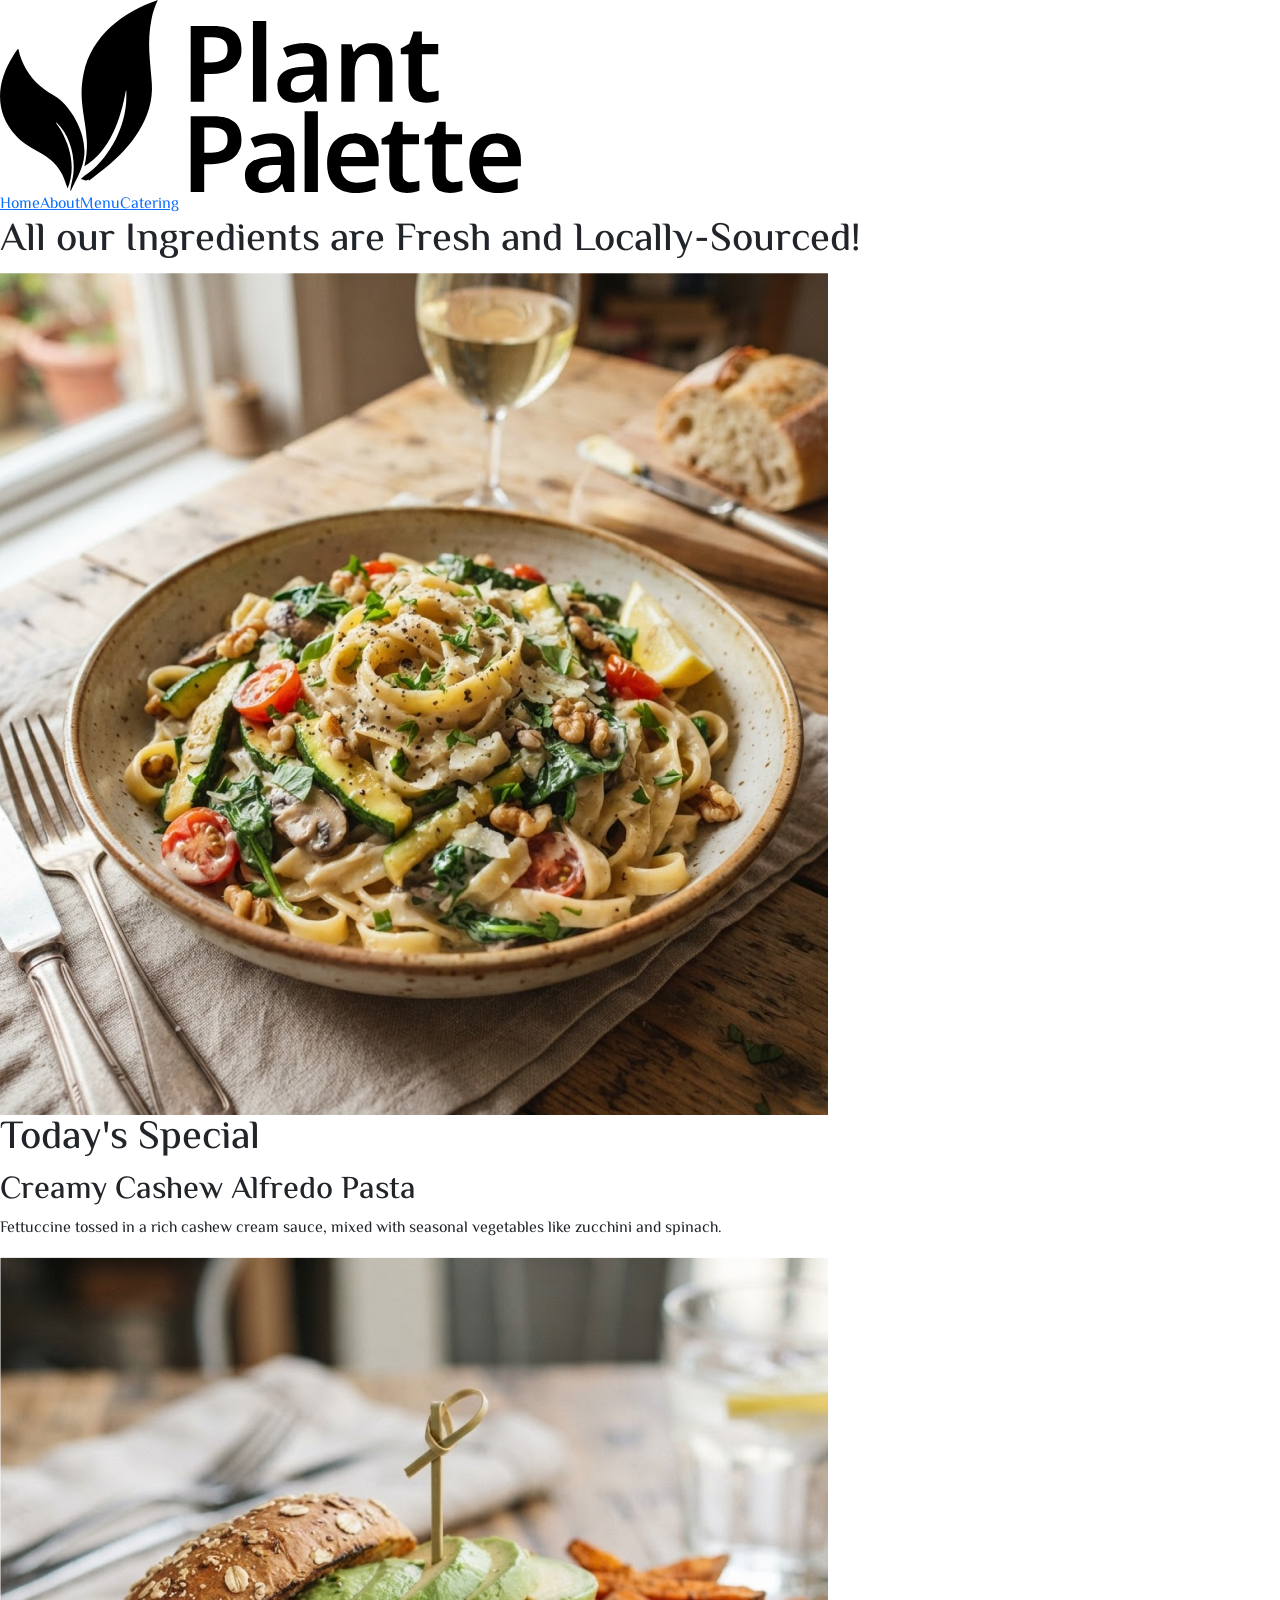
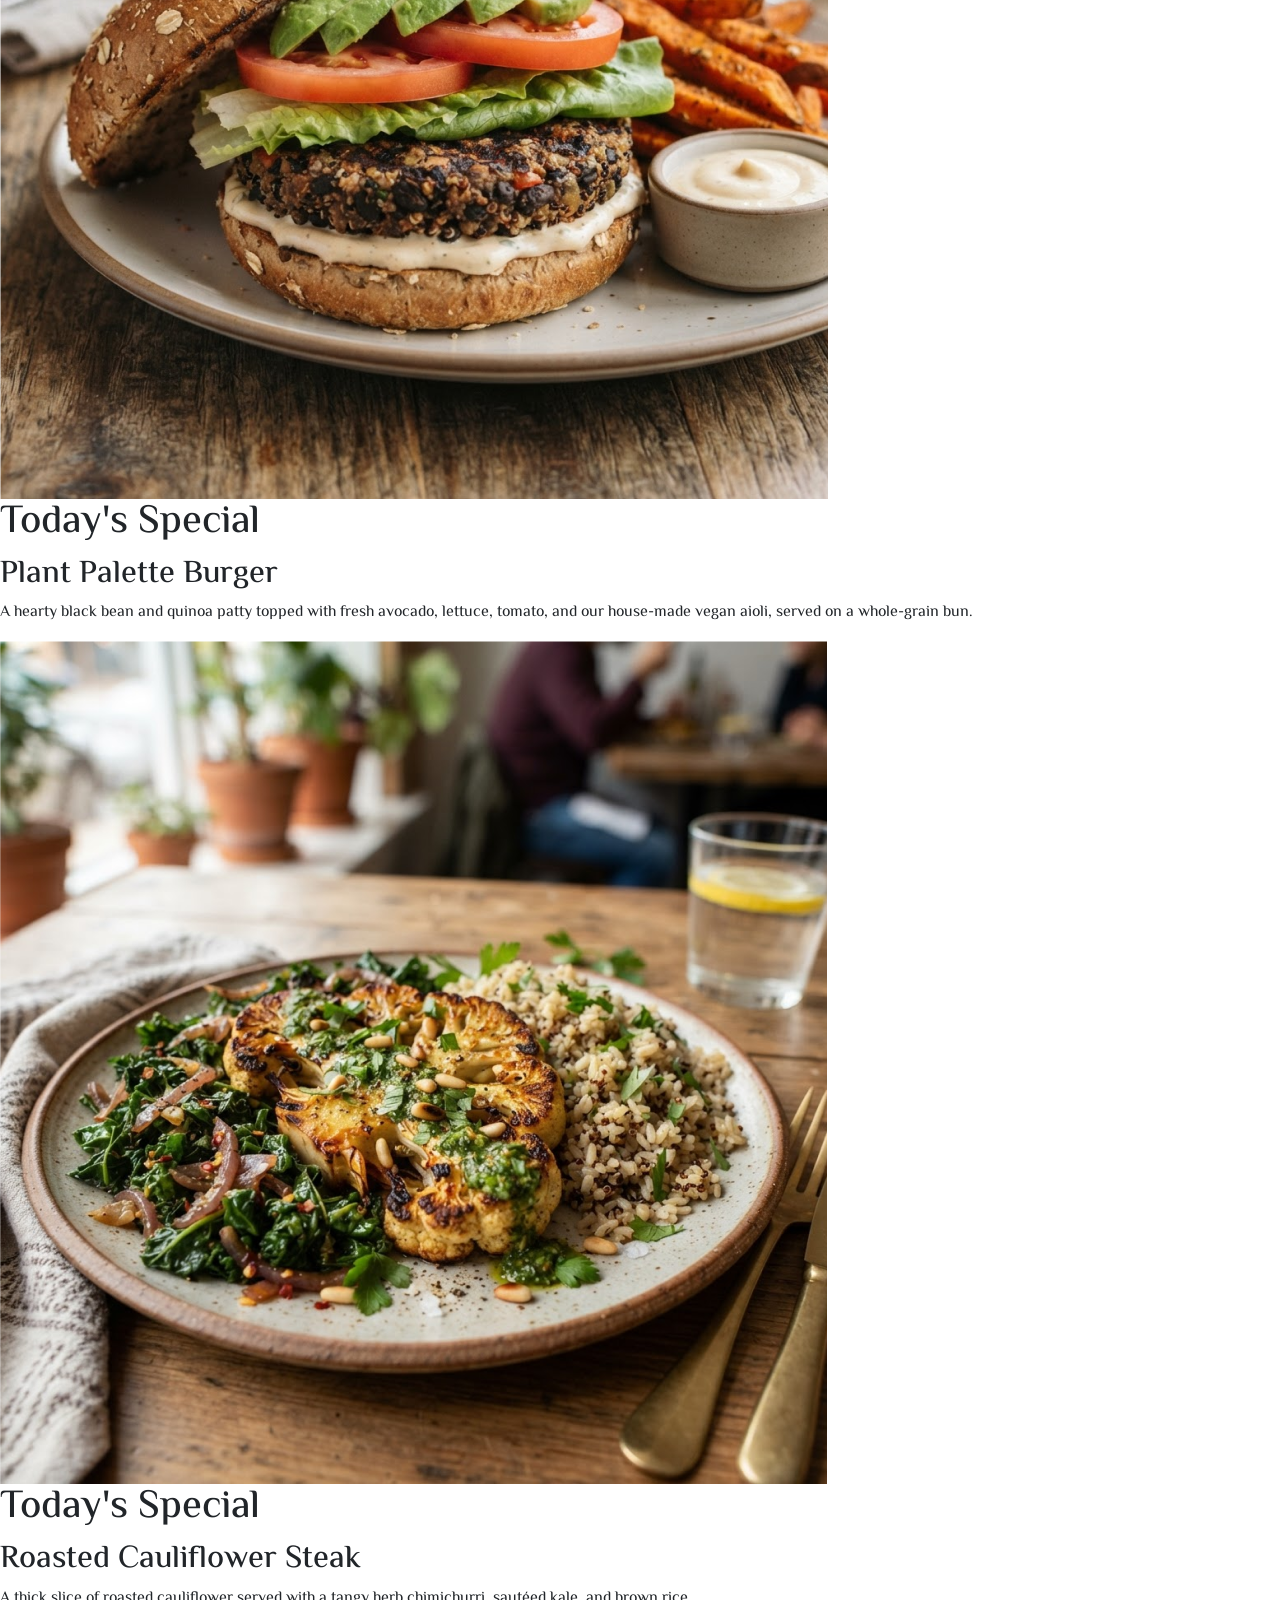
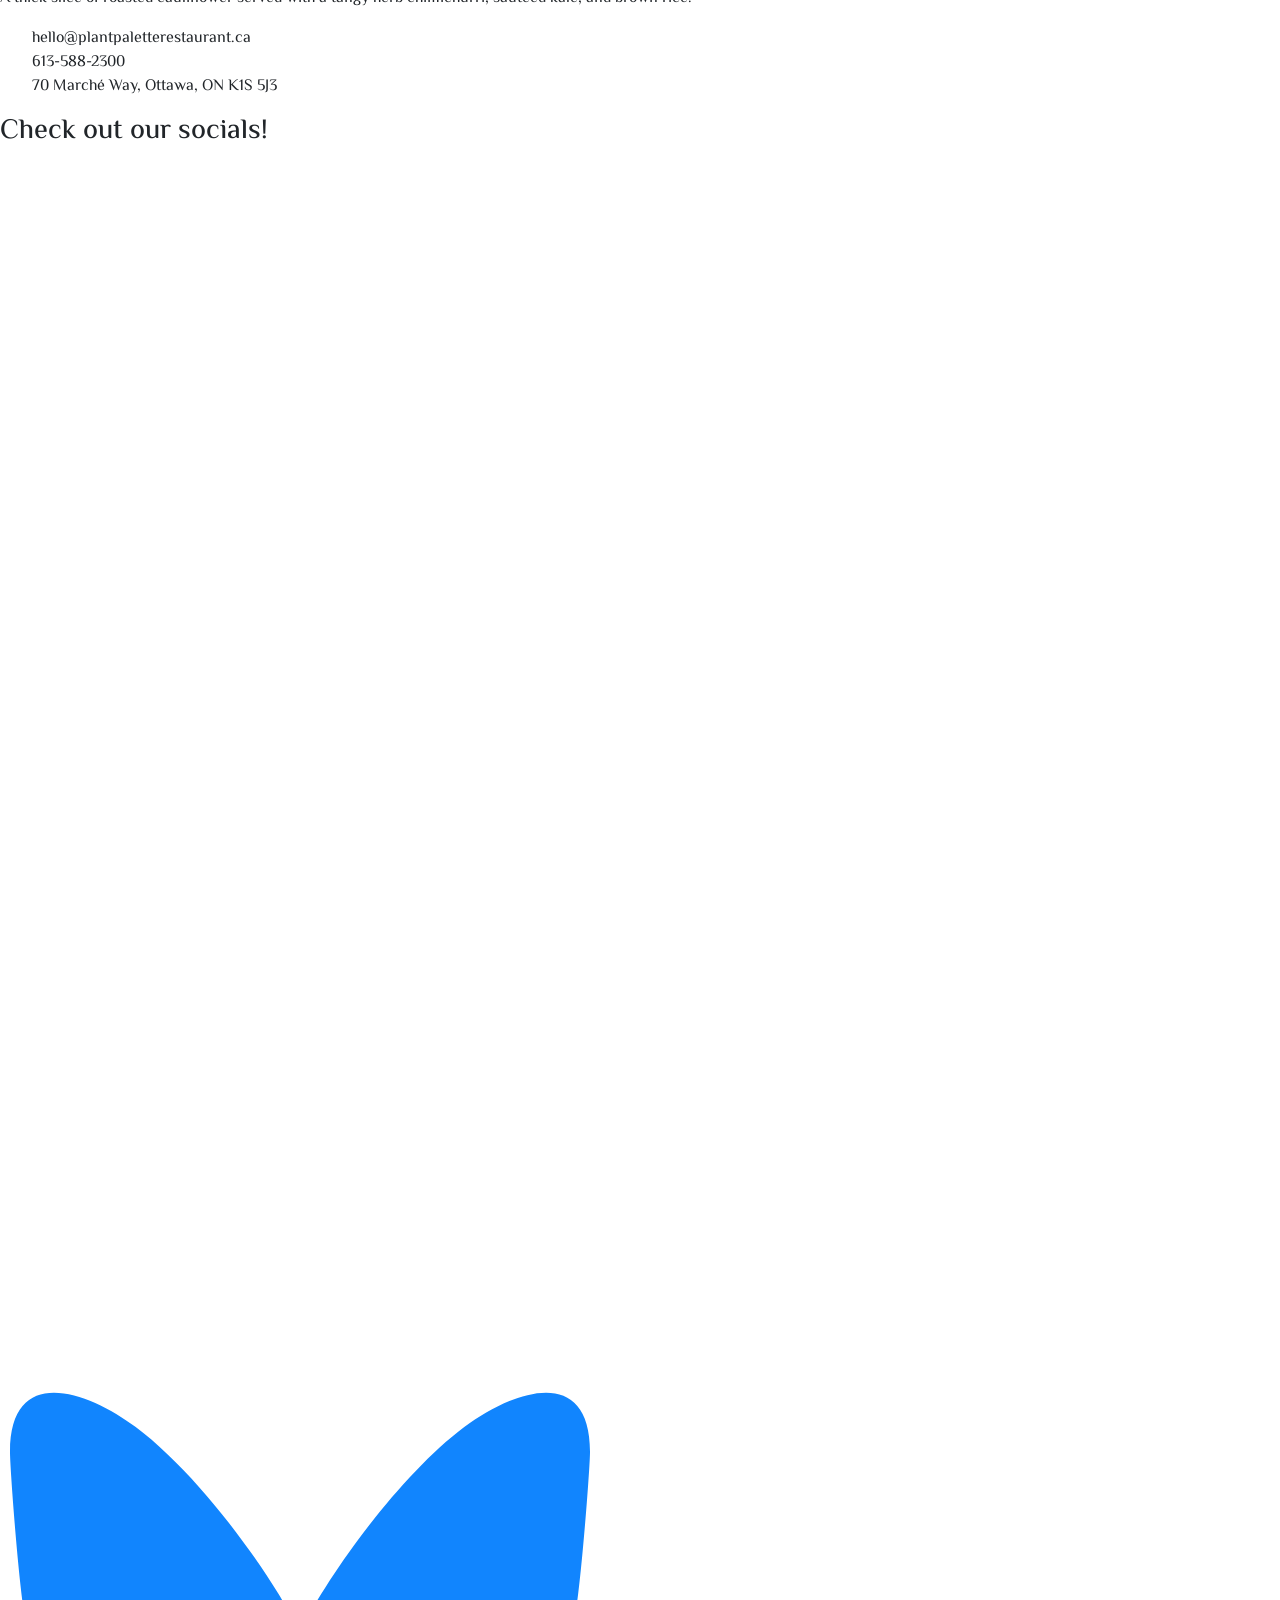
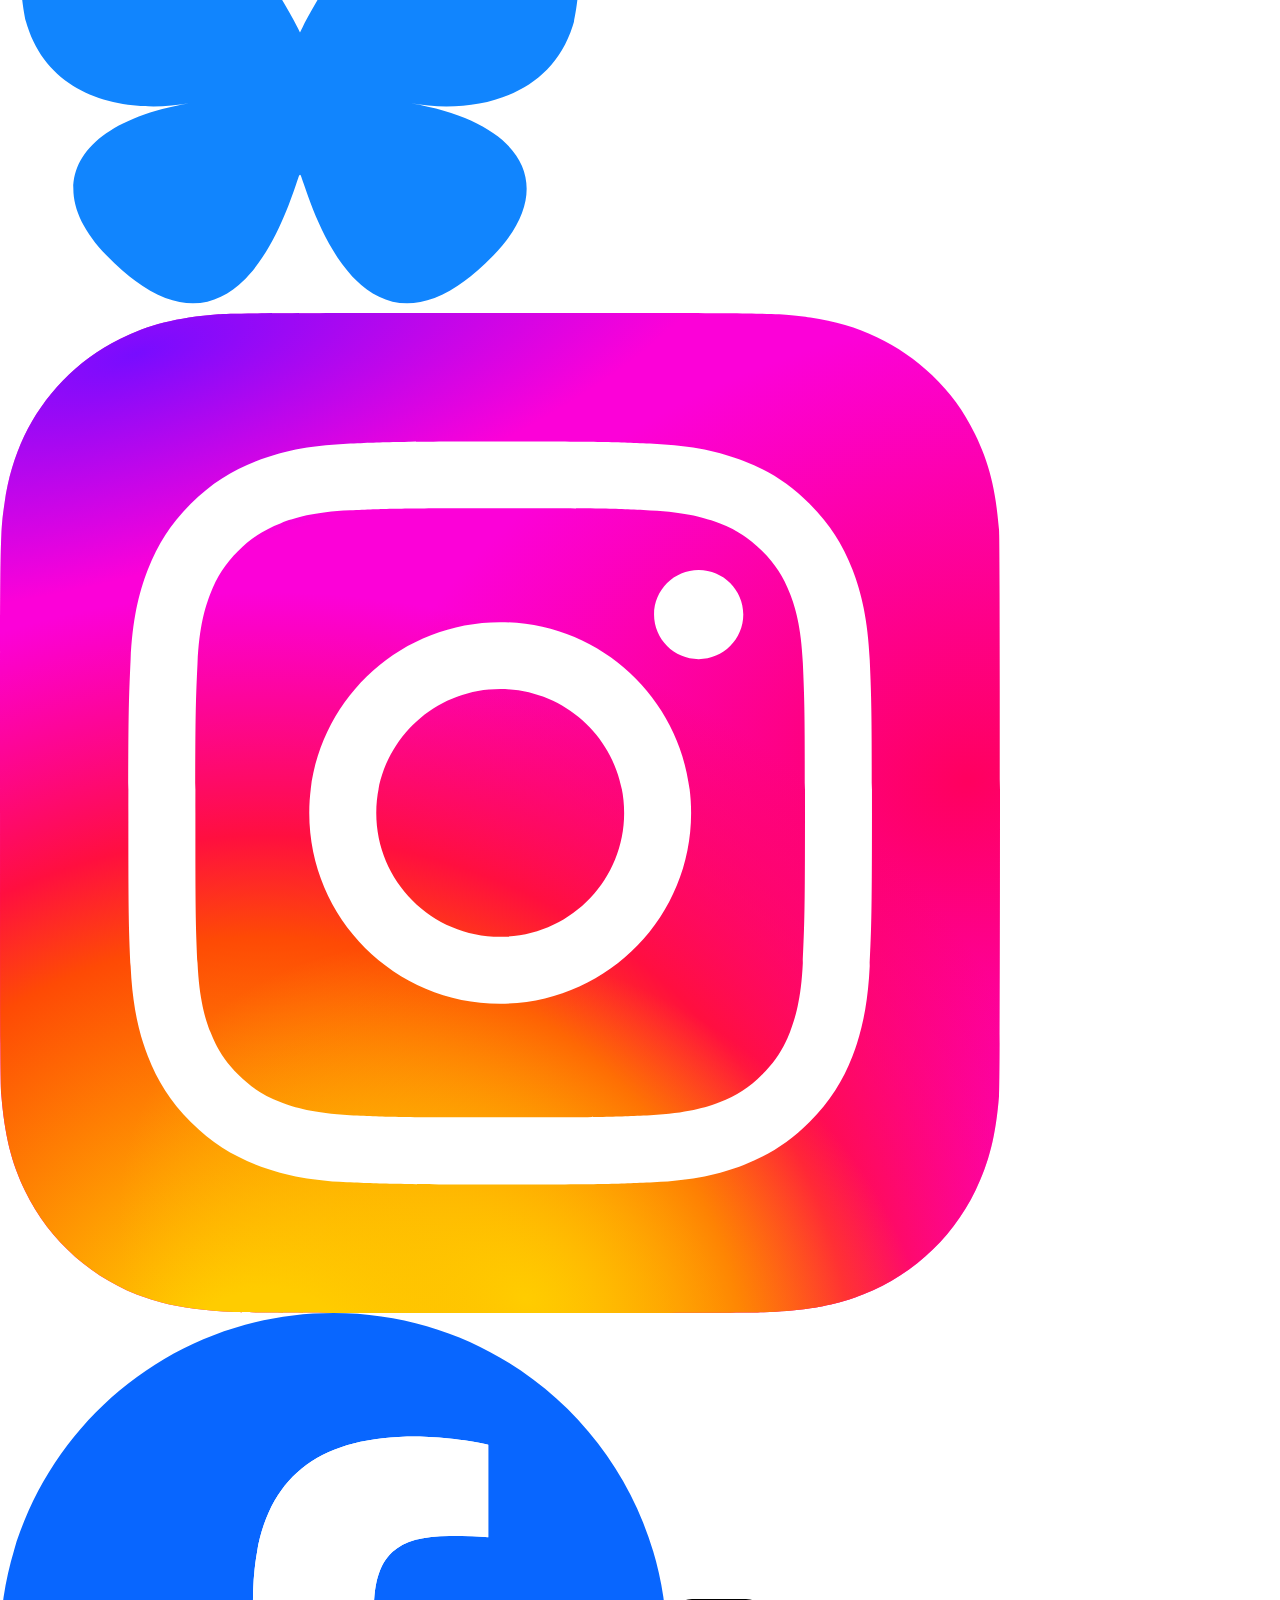
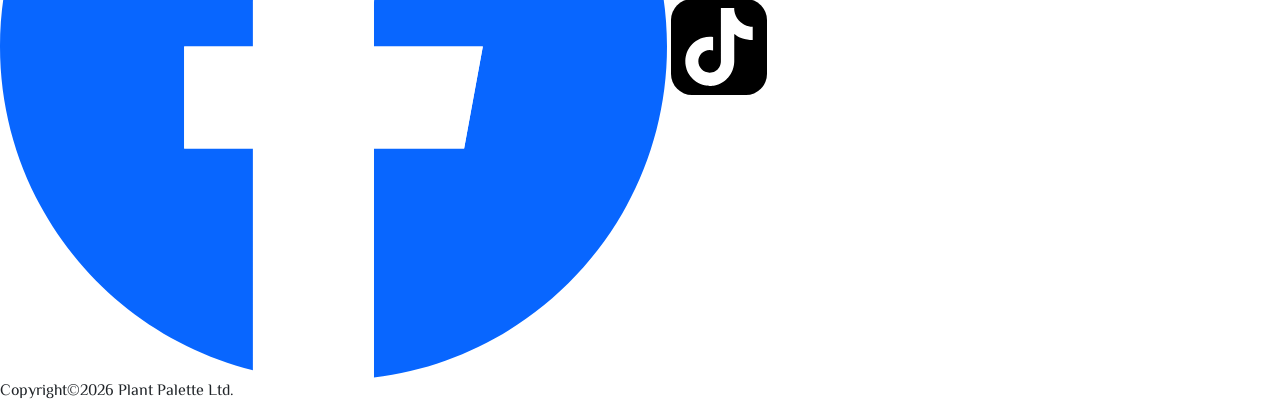
==== index.html @ e3db9634 "Removed all CSS/Bootstrap. Was probably crap anyways" ====
<!DOCTYPE html>
<html lang="en">

<head>
    <link rel="preconnect" href="https://fonts.googleapis.com">
    <link rel="preconnect" href="https://fonts.gstatic.com" crossorigin>
    <link href="https://fonts.googleapis.com/css2?family=El+Messiri:wght@400..700&display=swap" rel="stylesheet">
    <meta charset="UTF-8">
    <meta name="viewport" content="width=device-width, initial-scale=1.0">
    <title>Plant Palette</title>
    <link rel="stylesheet" href="css/reset.css">
    <link href="https://cdn.jsdelivr.net/npm/bootstrap@5.3.8/dist/css/bootstrap.min.css" rel="stylesheet"
        integrity="sha384-sRIl4kxILFvY47J16cr9ZwB07vP4J8+LH7qKQnuqkuIAvNWLzeN8tE5YBujZqJLB" crossorigin="anonymous">
    <link rel="stylesheet" href="css/main.css">
</head>

<body>
    <header>
        <div>
            <img src="images/logo-plant-palette.svg" alt="">
        </div>

        <nav class="nav">
            <a href="index.html">Home</a>
            <a href="about.html">About</a>
            <a href="menu.html">Menu</a>
            <a href="menu.html">Catering</a>
        </nav>
    </header>

    <main>
        <section id="carousel">

        </section>

        <section id="hours-catering">

        </section>

        <section id="ingredients-banner">
            <h1>All our Ingredients are Fresh and Locally-Sourced!</h1>
        </section>

        <section id="specials">
            <div>
                <div>
                    <img src="images/Screenshot 2026-08-07 113634.png" alt="">

                    <div>
                        <h1>
                            Today's Special
                        </h1>

                        <h2>
                            Creamy Cashew Alfredo Pasta
                        </h2>

                        <p>
                            Fettuccine tossed in a rich cashew cream sauce, mixed with seasonal vegetables like zucchini
                            and
                            spinach.
                        </p>
                    </div>
                </div>

                <div>
                    <img src="images/Screenshot 2026-08-07 113843.png" alt="">

                    <div>
                        <h1>
                            Today's Special
                        </h1>

                        <h2>
                            Plant Palette Burger
                        </h2>

                        <p>
                            A hearty black bean and quinoa patty topped with fresh avocado, lettuce, tomato, and our
                            house-made vegan aioli, served on a whole-grain bun.
                        </p>
                    </div>
                </div>

                <div>
                    <img src="images/Screenshot 2026-08-07 113952.png" alt="">

                    <div>
                        <h1>
                            Today's Special
                        </h1>

                        <h2>
                            Roasted Cauliflower Steak
                        </h2>

                        <p>
                            A thick slice of roasted cauliflower served with a tangy herb chimichurri, sautéed kale, and
                            brown rice.
                        </p>
                    </div>
                </div>
            </div>
        </section>
    </main>

    <footer>
        <div>
            <div>
                <ul>
                    <li>hello@plantpaletterestaurant.ca</li>
                    <li>613-588-2300</li>
                    <li>70 Marché Way, Ottawa, ON K1S 5J3</li>
                </ul>
            </div>

            <div>
                <h3>Check out our socials!</h3>

                <div>
                    <img src="images/social logos/logo.svg" alt="">
                    <img src="images/social logos/Bluesky_Logo.svg" alt="">
                    <img src="images/social logos/Instagram_logo_2022.svg" alt="">
                    <img src="images/social logos/2023_Facebook_icon.svg" alt="">
                    <img src="images/social logos/Tiktok_icon.svg" alt="">
                </div>
            </div>

            <div>
                <p>Copyright©2026 Plant Palette Ltd.</p>
            </div>
        </div>
            
    </footer>

    <script src="https://cdn.jsdelivr.net/npm/bootstrap@5.3.8/dist/js/bootstrap.bundle.min.js"
        integrity="sha384-FKyoEForCGlyvwx9Hj09JcYn3nv7wiPVlz7YYwJrWVcXK/BmnVDxM+D2scQbITxI" crossorigin="anonymous">
        </script>

</body>

</html>
---- css/main.css ----
:root {
    --light-green: #0BDB42;
    --dark-green: #28B34D;

    --bs-body-font-family: "El Messiri", sans-serif;
}
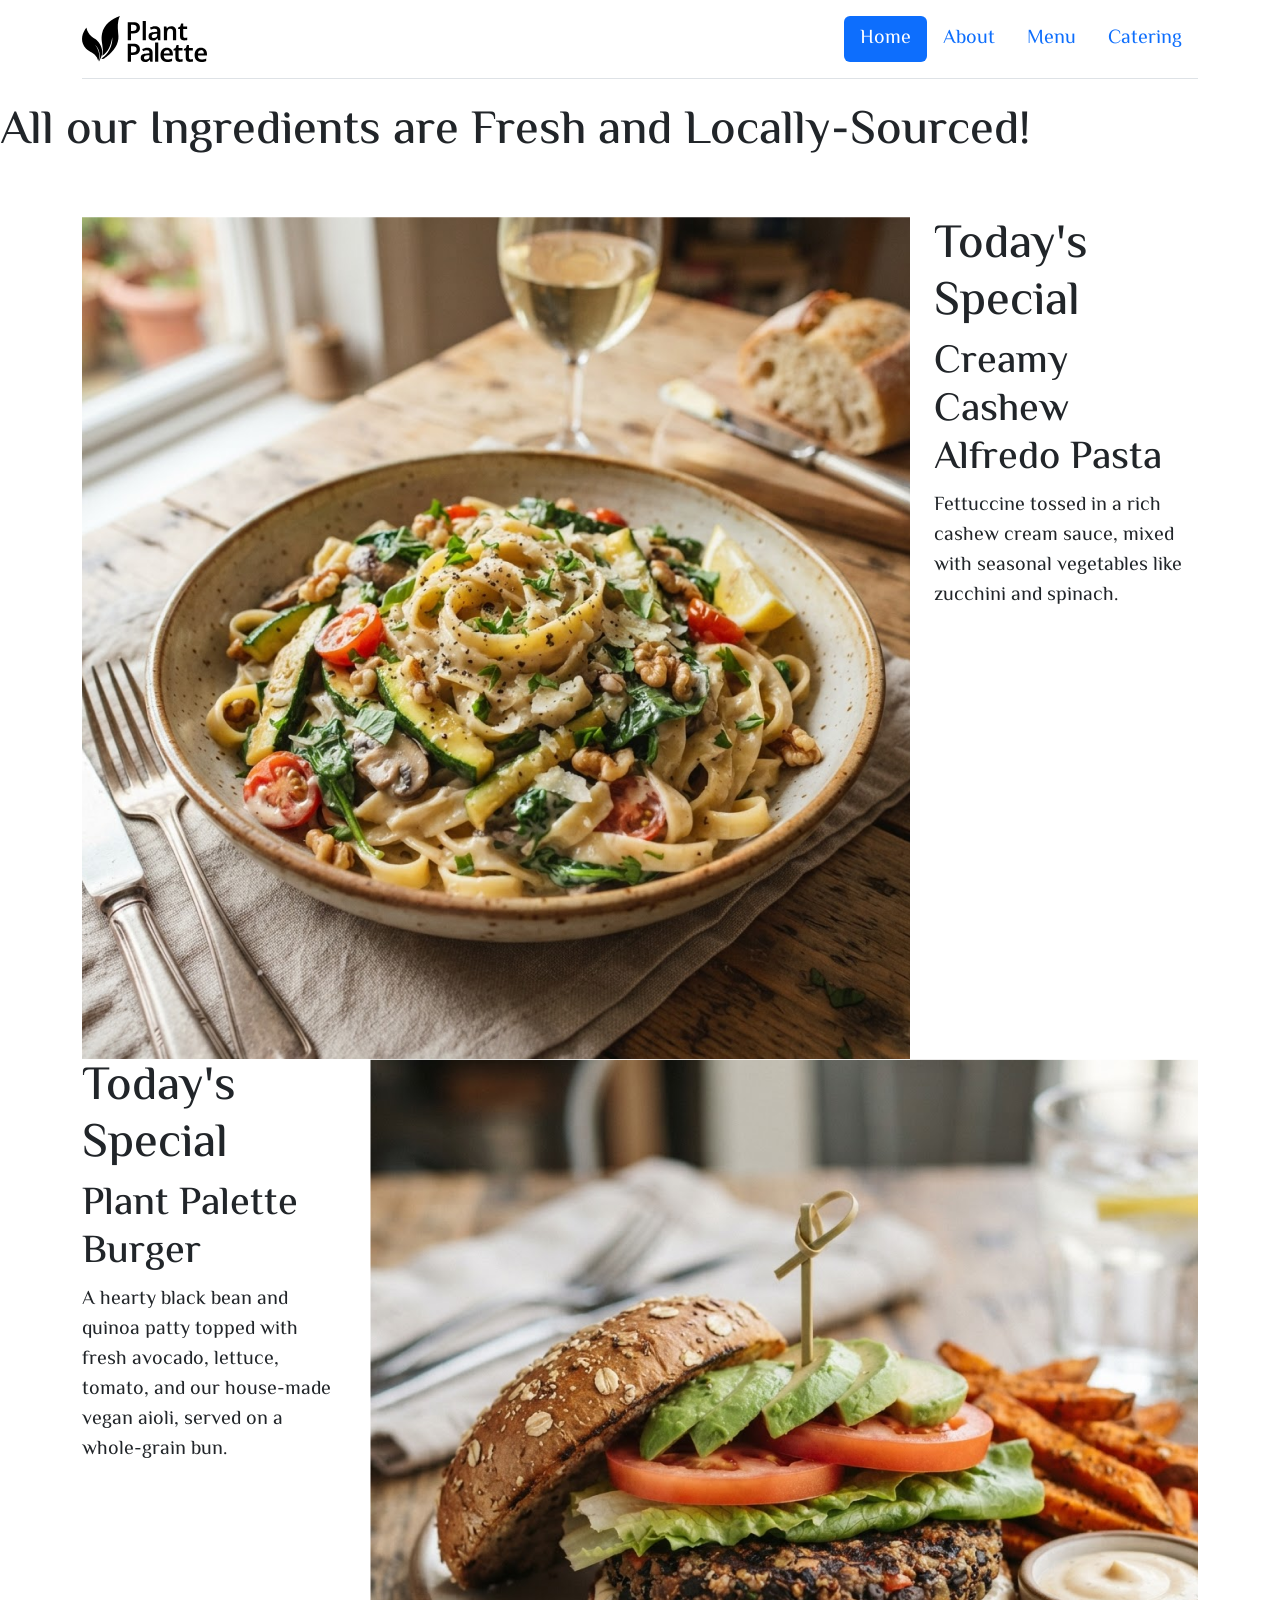
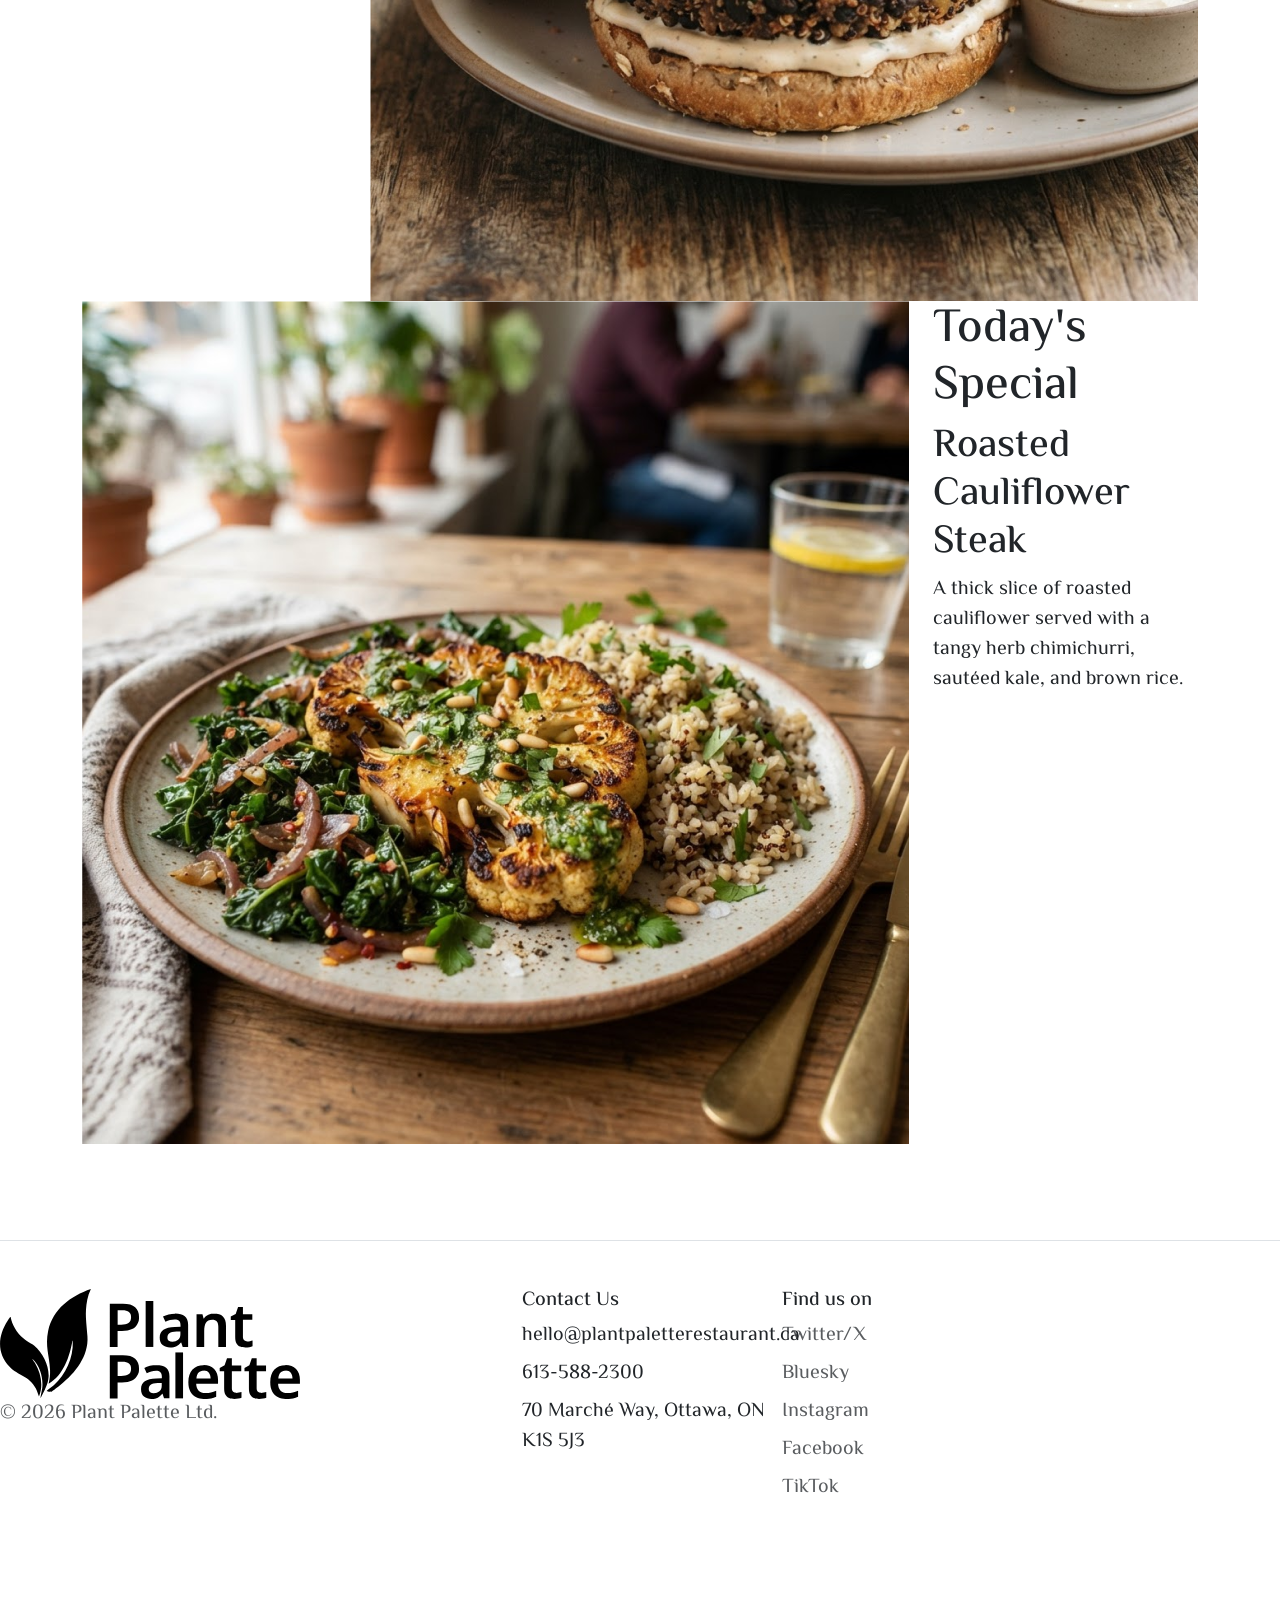
==== commit 52894bc6: "Problem #1908283" ====
--- a/index.html
+++ b/index.html
@@ -15,38 +15,44 @@
 </head>
 
 <body>
-    <header>
-        <div>
-            <img src="images/logo-plant-palette.svg" alt="">
-        </div>
-
-        <nav class="nav">
-            <a href="index.html">Home</a>
-            <a href="about.html">About</a>
-            <a href="menu.html">Menu</a>
-            <a href="menu.html">Catering</a>
-        </nav>
-    </header>
+    <div class="container">
+        <header class="d-flex flex-wrap justify-content-center py-3 mb-4 border-bottom bg-primary">
+            <a href="index.html"
+                class="d-flex align-items-center mb-3 mb-md-0 me-md-auto link-body-emphasis text-decoration-none">
+                <img src="images/logo-plant-palette.svg" alt="Plant Palette" width="125">
+            </a>
+            <ul class="nav nav-pills">
+                <li class="nav-item"><a href="index.html" class="nav-link active" aria-current="page">Home</a></li>
+                <li class="nav-item"><a href="about.html" class="nav-link">About</a></li>
+                <li class="nav-item"><a href="menu.html" class="nav-link">Menu</a></li>
+                <li class="nav-item"><a href="menu.html" class="nav-link">Catering</a></li>
+            </ul>
+        </header>
+    </div>
 
     <main>
         <section id="carousel">
-
+            
         </section>
 
         <section id="hours-catering">
-
+            <div class="container">
+                
+            </div>
         </section>
 
         <section id="ingredients-banner">
             <h1>All our Ingredients are Fresh and Locally-Sourced!</h1>
         </section>
 
-        <section id="specials">
-            <div>
-                <div>
-                    <img src="images/Screenshot 2026-08-07 113634.png" alt="">
+        <section id="specials" class="py-5">
+            <div class="container">
+                <div class="row flex-row gx-4">
+                    <div class="col">
+                        <img src="images/Screenshot 2026-08-07 113634.png" alt="">
+                    </div>
 
-                    <div>
+                    <div class="col">
                         <h1>
                             Today's Special
                         </h1>
@@ -57,16 +63,17 @@
 
                         <p>
                             Fettuccine tossed in a rich cashew cream sauce, mixed with seasonal vegetables like zucchini
-                            and
-                            spinach.
+                            and spinach.
                         </p>
                     </div>
                 </div>
 
-                <div>
-                    <img src="images/Screenshot 2026-08-07 113843.png" alt="">
+                <div class="row flex-row-reverse gx-4">
+                    <div class="col">
+                        <img src="images/Screenshot 2026-08-07 113843.png" alt="">
+                    </div>
 
-                    <div>
+                    <div class="col">
                         <h1>
                             Today's Special
                         </h1>
@@ -82,10 +89,12 @@
                     </div>
                 </div>
 
-                <div>
-                    <img src="images/Screenshot 2026-08-07 113952.png" alt="">
+                <div class="row flex-row gx-4">
+                    <div class="col">
+                        <img src="images/Screenshot 2026-08-07 113952.png" alt="">
+                    </div>
 
-                    <div>
+                    <div class="col">
                         <h1>
                             Today's Special
                         </h1>
@@ -104,33 +113,33 @@
         </section>
     </main>
 
-    <footer>
-        <div>
-            <div>
-                <ul>
-                    <li>hello@plantpaletterestaurant.ca</li>
-                    <li>613-588-2300</li>
-                    <li>70 Marché Way, Ottawa, ON K1S 5J3</li>
-                </ul>
-            </div>
-
-            <div>
-                <h3>Check out our socials!</h3>
-
-                <div>
-                    <img src="images/social logos/logo.svg" alt="">
-                    <img src="images/social logos/Bluesky_Logo.svg" alt="">
-                    <img src="images/social logos/Instagram_logo_2022.svg" alt="">
-                    <img src="images/social logos/2023_Facebook_icon.svg" alt="">
-                    <img src="images/social logos/Tiktok_icon.svg" alt="">
-                </div>
-            </div>
-
-            <div>
-                <p>Copyright©2026 Plant Palette Ltd.</p>
-            </div>
+    <footer class="row row-cols-1 row-cols-sm-2 row-cols-md-5 py-5 my-5 border-top">
+        <div class="col mb-3">
+            <a href="index.html"
+                class="d-flex align-items-center mb-3 mb-md-0 me-md-auto link-body-emphasis text-decoration-none">
+                <img src="images/logo-plant-palette.svg" alt="Plant Palette" width="300">
+            </a>
+            <p class="text-body-secondary">© 2026 Plant Palette Ltd.</p>
         </div>
-            
+        <div class="col mb-3"></div>
+        <div class="col mb-3">
+            <h5>Contact Us</h5>
+            <ul class="nav flex-column">
+                <li class="mb-2">hello@plantpaletterestaurant.ca</li>
+                <li class="mb-2">613-588-2300</li>
+                <li class="mb-2">70 Marché Way, Ottawa, ON K1S 5J3</li>
+            </ul>
+        </div>
+        <div class="col mb-3">
+            <h5>Find us on</h5>
+            <ul class="nav flex-column">
+                <li class="nav-item mb-2"><a href="https://x.com" class="nav-link p-0 text-body-secondary">Twitter/X</a></li>
+                <li class="nav-item mb-2"><a href="https://bsky.app" class="nav-link p-0 text-body-secondary">Bluesky</a></li>
+                <li class="nav-item mb-2"><a href="https://instagram.com" class="nav-link p-0 text-body-secondary">Instagram</a></li>
+                <li class="nav-item mb-2"><a href="https://facebook.com" class="nav-link p-0 text-body-secondary">Facebook</a></li>
+                <li class="nav-item mb-2"><a href="https://tiktok.com" class="nav-link p-0 text-body-secondary">TikTok</a></li>
+            </ul>
+        </div>
     </footer>
 
     <script src="https://cdn.jsdelivr.net/npm/bootstrap@5.3.8/dist/js/bootstrap.bundle.min.js"
--- a/css/main.css
+++ b/css/main.css
@@ -1,6 +1,21 @@
 :root {
-    --light-green: #0BDB42;
-    --dark-green: #28B34D;
+    --bs-primary: #0BDB42;
+    --bs-primary-rgb: rgb(11, 219, 66);
+}
 
-    --bs-body-font-family: "El Messiri", sans-serif;
+h1, .h1{
+    font-size: 2.986rem;
+}
+
+h2, .h2{
+    font-size: 2.488rem;
+}
+
+h3, .h3{
+    font-size: 2.074rem;
+}
+
+body{
+    font-family: "El Messiri", sans-serif;
+    font-size: 20px;
 }
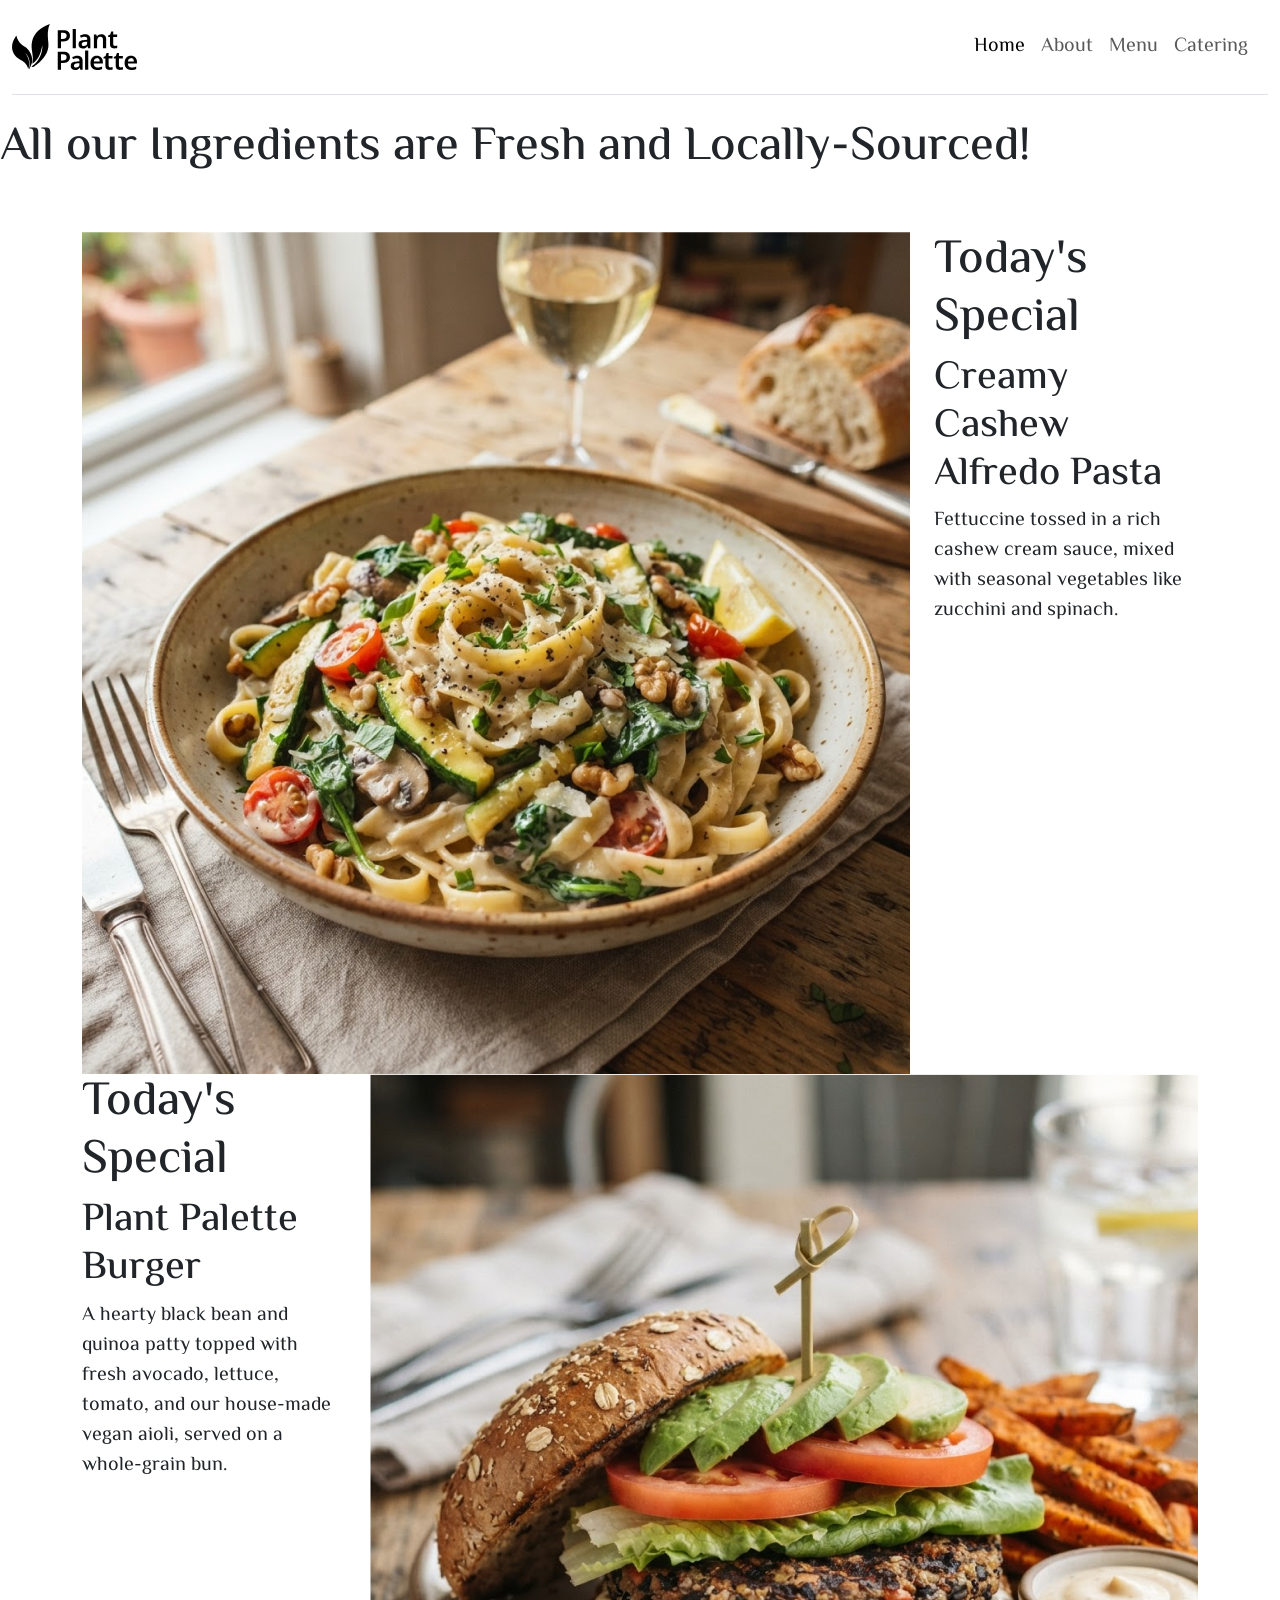
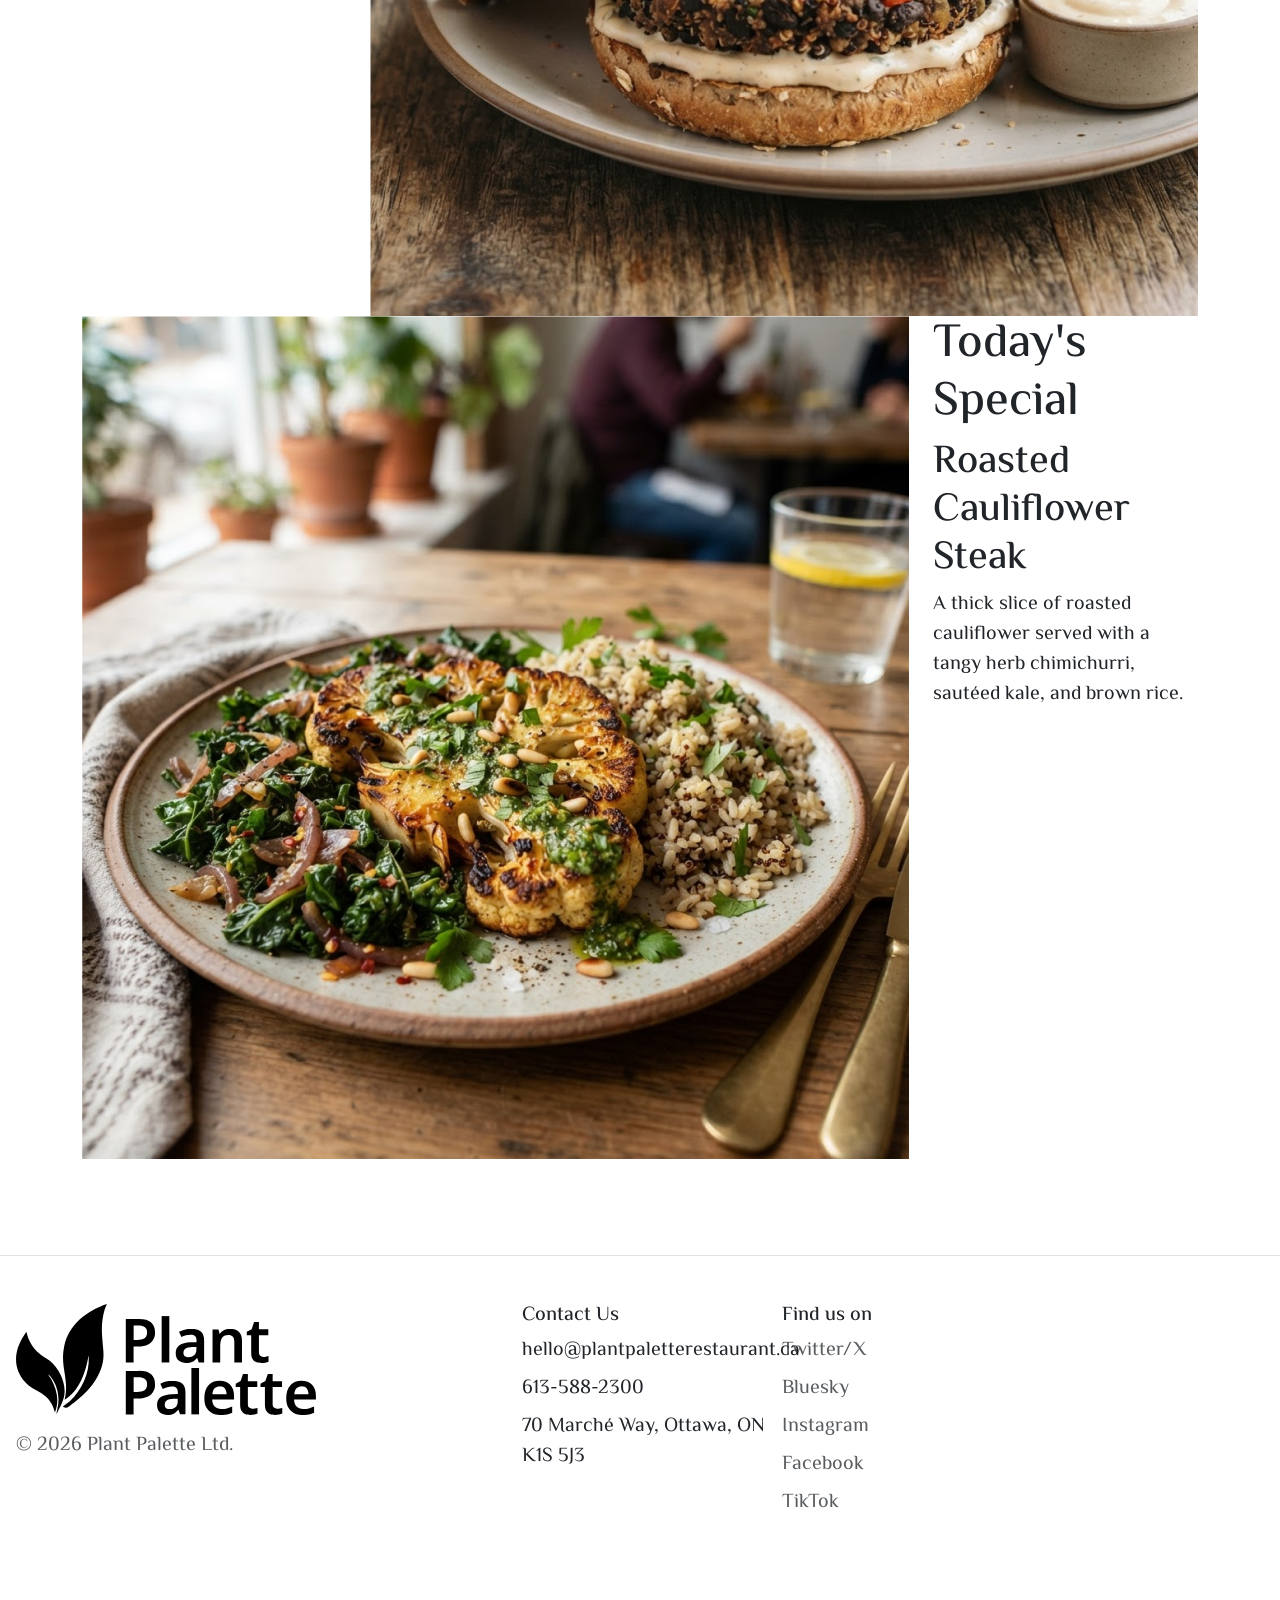
==== commit 1db4163a: "Fucked with various shit" ====
--- a/index.html
+++ b/index.html
@@ -15,29 +15,41 @@
 </head>
 
 <body>
-    <div class="container">
-        <header class="d-flex flex-wrap justify-content-center py-3 mb-4 border-bottom bg-primary">
+    <div class="container-fluid">
+        <header class="d-flex flex-wrap justify-content-center py-3 mb-4 border-bottom">
             <a href="index.html"
                 class="d-flex align-items-center mb-3 mb-md-0 me-md-auto link-body-emphasis text-decoration-none">
                 <img src="images/logo-plant-palette.svg" alt="Plant Palette" width="125">
             </a>
-            <ul class="nav nav-pills">
-                <li class="nav-item"><a href="index.html" class="nav-link active" aria-current="page">Home</a></li>
-                <li class="nav-item"><a href="about.html" class="nav-link">About</a></li>
-                <li class="nav-item"><a href="menu.html" class="nav-link">Menu</a></li>
-                <li class="nav-item"><a href="menu.html" class="nav-link">Catering</a></li>
-            </ul>
+            <nav class="navbar navbar-expand-md">
+                <div class="container-fluid">
+                    <button
+                        class="navbar-toggler" type="button" data-bs-toggle="collapse"
+                        data-bs-target="#navbarsExample04" aria-expanded="false"
+                        aria-label="Toggle navigation">
+                        <span class="navbar-toggler-icon"></span>
+                    </button>
+                    <div class="collapse navbar-collapse" id="navbarsExample04">
+                        <ul class="navbar-nav me-auto mb-2 mb-md-0">
+                            <li class="nav-item"> <a class="nav-link active" aria-current="page" href="index.html">Home</a> </li>
+                            <li class="nav-item"> <a class="nav-link" href="about.html">About</a> </li>
+                            <li class="nav-item"> <a class="nav-link" href="menu.html">Menu</a> </li>
+                            <li class="nav-item"> <a class="nav-link" href="menu.html">Catering</a> </li>
+                        </ul>
+                    </div>
+                </div>
+            </nav>
         </header>
     </div>
 
     <main>
         <section id="carousel">
-            
+
         </section>
 
         <section id="hours-catering">
             <div class="container">
-                
+
             </div>
         </section>
 
@@ -116,10 +128,10 @@
     <footer class="row row-cols-1 row-cols-sm-2 row-cols-md-5 py-5 my-5 border-top">
         <div class="col mb-3">
             <a href="index.html"
-                class="d-flex align-items-center mb-3 mb-md-0 me-md-auto link-body-emphasis text-decoration-none">
+                class="d-flex align-items-center ms-3 mb-3 me-auto link-body-emphasis text-decoration-none">
                 <img src="images/logo-plant-palette.svg" alt="Plant Palette" width="300">
             </a>
-            <p class="text-body-secondary">© 2026 Plant Palette Ltd.</p>
+            <p class="text-body-secondary ms-3">© 2026 Plant Palette Ltd.</p>
         </div>
         <div class="col mb-3"></div>
         <div class="col mb-3">
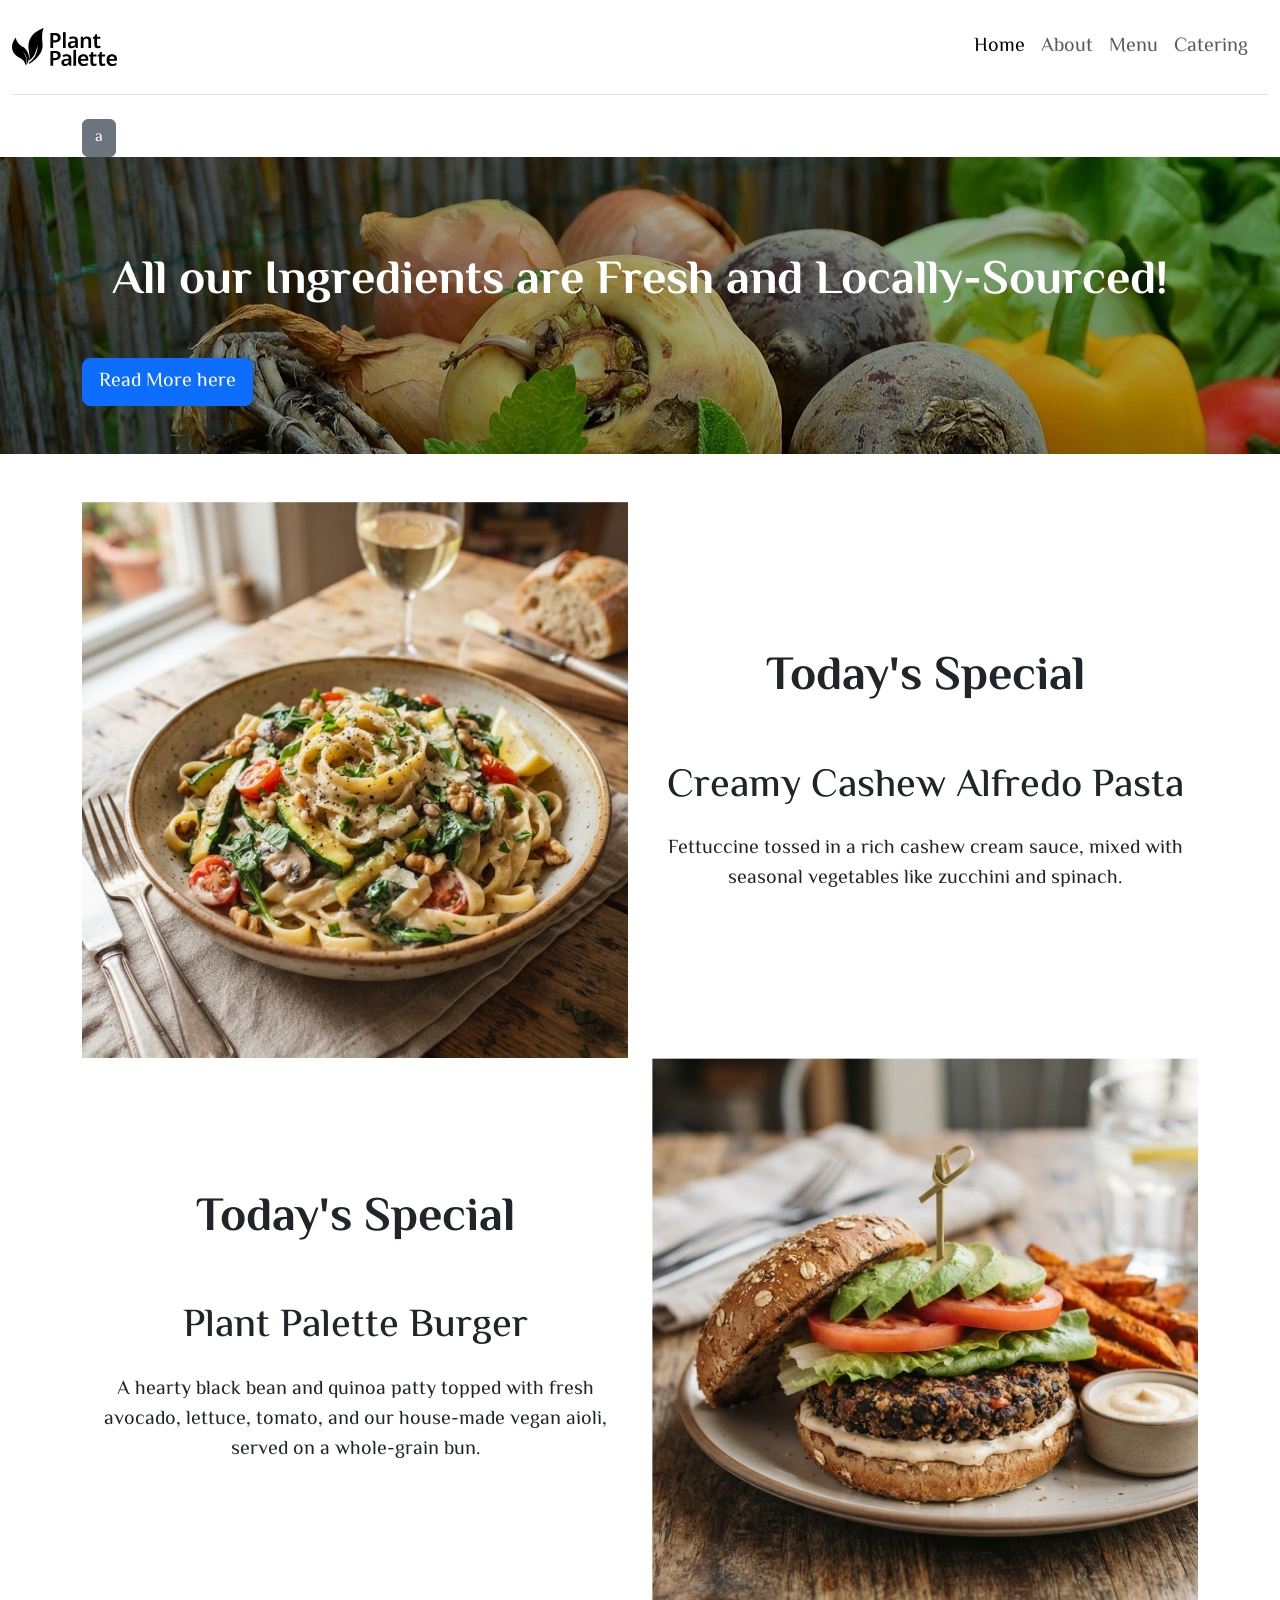
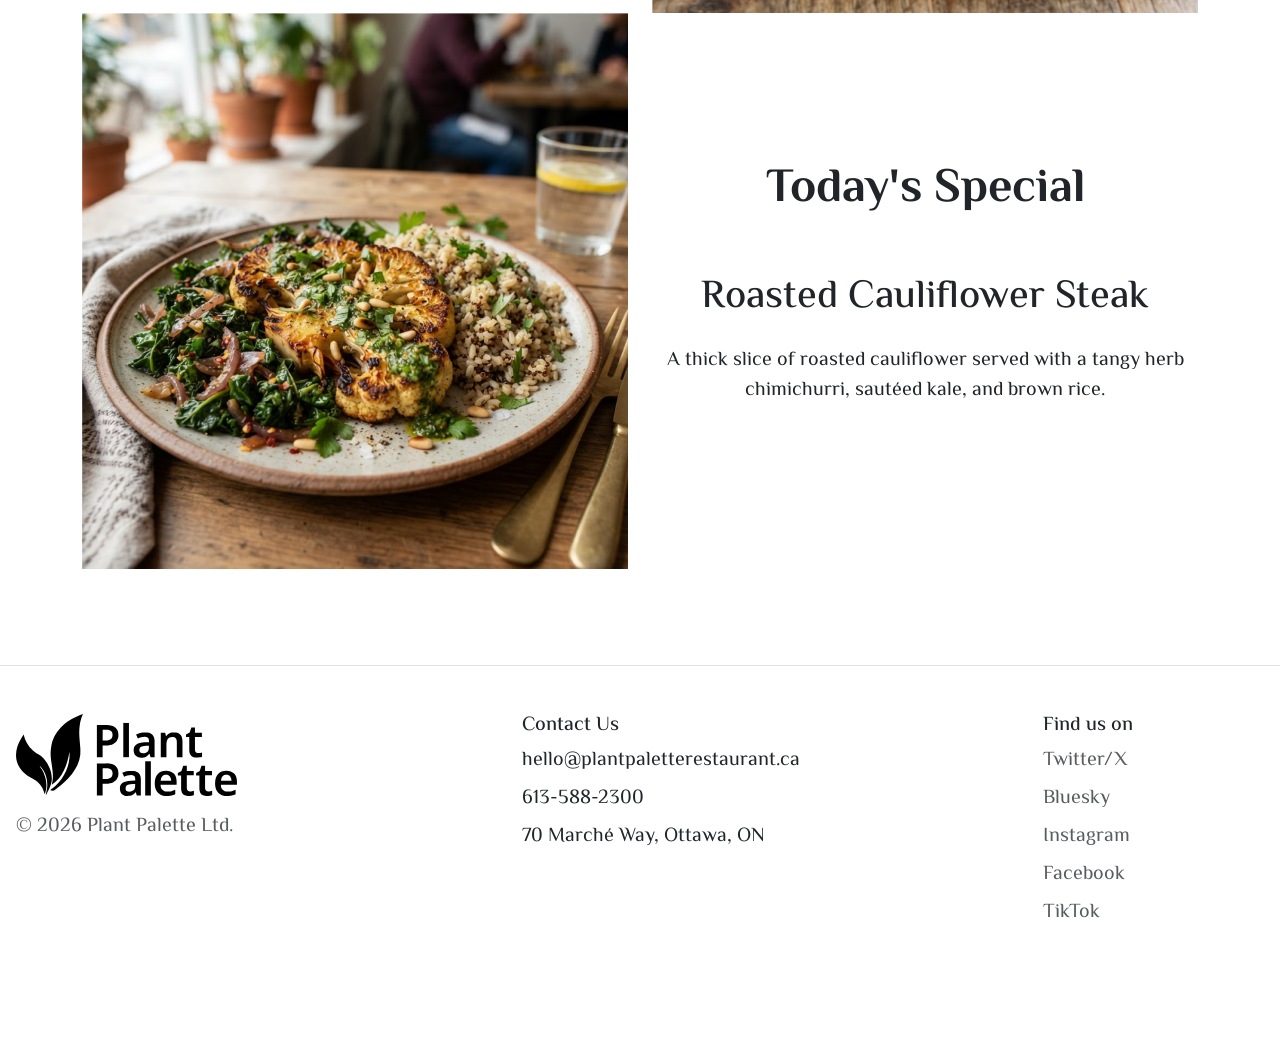
==== commit 4f657b55: "Various changes too long to list" ====
--- a/index.html
+++ b/index.html
@@ -16,22 +16,21 @@
 
 <body>
     <div class="container-fluid">
-        <header class="d-flex flex-wrap justify-content-center py-3 mb-4 border-bottom">
+        <header class="d-flex flex-wrap justify-content-center py-3 mb-4 border-bottom bg-primary">
             <a href="index.html"
-                class="d-flex align-items-center mb-3 mb-md-0 me-md-auto link-body-emphasis text-decoration-none">
-                <img src="images/logo-plant-palette.svg" alt="Plant Palette" width="125">
+                class="d-flex align-items-center mb-3 mb-md-0 me-md-auto link-body-emphasis text-decoration-none col-sm-3 col-md-2 col-lg-1">
+                <img src="images/logo-plant-palette.svg" alt="Plant Palette">
             </a>
             <nav class="navbar navbar-expand-md">
                 <div class="container-fluid">
-                    <button
-                        class="navbar-toggler" type="button" data-bs-toggle="collapse"
-                        data-bs-target="#navbarsExample04" aria-expanded="false"
-                        aria-label="Toggle navigation">
+                    <button class="navbar-toggler" type="button" data-bs-toggle="collapse"
+                        data-bs-target="#navbarsExample04" aria-expanded="false" aria-label="Toggle navigation">
                         <span class="navbar-toggler-icon"></span>
                     </button>
                     <div class="collapse navbar-collapse" id="navbarsExample04">
                         <ul class="navbar-nav me-auto mb-2 mb-md-0">
-                            <li class="nav-item"> <a class="nav-link active" aria-current="page" href="index.html">Home</a> </li>
+                            <li class="nav-item"> <a class="nav-link active" aria-current="page"
+                                    href="index.html">Home</a> </li>
                             <li class="nav-item"> <a class="nav-link" href="about.html">About</a> </li>
                             <li class="nav-item"> <a class="nav-link" href="menu.html">Menu</a> </li>
                             <li class="nav-item"> <a class="nav-link" href="menu.html">Catering</a> </li>
@@ -48,28 +47,37 @@
         </section>
 
         <section id="hours-catering">
-            <div class="container">
-
+            <div class="container d-flex flex-row">
+                <div class="">
+                    <button class="btn btn-secondary">a</button>
+                </div>
             </div>
         </section>
 
-        <section id="ingredients-banner">
-            <h1>All our Ingredients are Fresh and Locally-Sourced!</h1>
+        <section id="ingredients-banner" class="py-5 text-white">
+            <div class="container">
+                <h1 class="my-5 text-center">All our Ingredients are Fresh and Locally-Sourced!</h1>
+                <div class="">
+                    <a href="about.html#sourcing" class="justify-content-center">
+                        <button class="btn btn-primary btn-lg display-3" type="button">Read More here</button>
+                    </a>
+                </div>
+            </div>
         </section>
 
-        <section id="specials" class="py-5">
+        <section id="specials" class="py-5 text-center">
             <div class="container">
-                <div class="row flex-row gx-4">
+                <div class="row flex-row gx-4 align-items-center">
                     <div class="col">
                         <img src="images/Screenshot 2026-08-07 113634.png" alt="">
                     </div>
 
                     <div class="col">
-                        <h1>
+                        <h1 class="pb-5">
                             Today's Special
                         </h1>
 
-                        <h2>
+                        <h2 class="pb-3">
                             Creamy Cashew Alfredo Pasta
                         </h2>
 
@@ -80,17 +88,17 @@
                     </div>
                 </div>
 
-                <div class="row flex-row-reverse gx-4">
+                <div class="row flex-row-reverse gx-4 align-items-center">
                     <div class="col">
                         <img src="images/Screenshot 2026-08-07 113843.png" alt="">
                     </div>
 
                     <div class="col">
-                        <h1>
+                        <h1 class="pb-5">
                             Today's Special
                         </h1>
 
-                        <h2>
+                        <h2 class="pb-3">
                             Plant Palette Burger
                         </h2>
 
@@ -101,17 +109,17 @@
                     </div>
                 </div>
 
-                <div class="row flex-row gx-4">
+                <div class="row flex-row gx-4 align-items-center">
                     <div class="col">
                         <img src="images/Screenshot 2026-08-07 113952.png" alt="">
                     </div>
 
                     <div class="col">
-                        <h1>
+                        <h1 class="pb-5">
                             Today's Special
                         </h1>
 
-                        <h2>
+                        <h2 class="pb-3">
                             Roasted Cauliflower Steak
                         </h2>
 
@@ -139,17 +147,23 @@
             <ul class="nav flex-column">
                 <li class="mb-2">hello@plantpaletterestaurant.ca</li>
                 <li class="mb-2">613-588-2300</li>
-                <li class="mb-2">70 Marché Way, Ottawa, ON K1S 5J3</li>
+                <li class="mb-2">70 Marché Way, Ottawa, ON</li>
             </ul>
         </div>
+        <div class="col mb-3"></div>
         <div class="col mb-3">
             <h5>Find us on</h5>
             <ul class="nav flex-column">
-                <li class="nav-item mb-2"><a href="https://x.com" class="nav-link p-0 text-body-secondary">Twitter/X</a></li>
-                <li class="nav-item mb-2"><a href="https://bsky.app" class="nav-link p-0 text-body-secondary">Bluesky</a></li>
-                <li class="nav-item mb-2"><a href="https://instagram.com" class="nav-link p-0 text-body-secondary">Instagram</a></li>
-                <li class="nav-item mb-2"><a href="https://facebook.com" class="nav-link p-0 text-body-secondary">Facebook</a></li>
-                <li class="nav-item mb-2"><a href="https://tiktok.com" class="nav-link p-0 text-body-secondary">TikTok</a></li>
+                <li class="nav-item mb-2"><a href="https://x.com" class="nav-link p-0 text-body-secondary">Twitter/X</a>
+                </li>
+                <li class="nav-item mb-2"><a href="https://bsky.app"
+                        class="nav-link p-0 text-body-secondary">Bluesky</a></li>
+                <li class="nav-item mb-2"><a href="https://instagram.com"
+                        class="nav-link p-0 text-body-secondary">Instagram</a></li>
+                <li class="nav-item mb-2"><a href="https://facebook.com"
+                        class="nav-link p-0 text-body-secondary">Facebook</a></li>
+                <li class="nav-item mb-2"><a href="https://tiktok.com"
+                        class="nav-link p-0 text-body-secondary">TikTok</a></li>
             </ul>
         </div>
     </footer>
--- a/css/main.css
+++ b/css/main.css
@@ -3,8 +3,25 @@
     --bs-primary-rgb: rgb(11, 219, 66);
 }
 
+#ingredients-banner{
+    background-image: 
+    linear-gradient(rgba(0, 0, 0, 0.33), rgba(0, 0, 0, 0.33)), 
+    url('../images/congerdesign-vegetables-752153_1920.jpg');
+
+    background-position: 0% 36%;
+}
+
+#top-banner{
+    background-image: 
+    linear-gradient(rgba(0, 0, 0, 0.33), rgba(0, 0, 0, 0.33)), 
+    url('../images/pexels-outdoor-dining-1846137_1920.jpg');
+
+    background-position: 0% 50%;
+}
+
 h1, .h1{
     font-size: 2.986rem;
+    font-weight: bold;
 }
 
 h2, .h2{
@@ -18,4 +35,8 @@
 body{
     font-family: "El Messiri", sans-serif;
     font-size: 20px;
+}
+
+img{
+    width: 100%;
 }
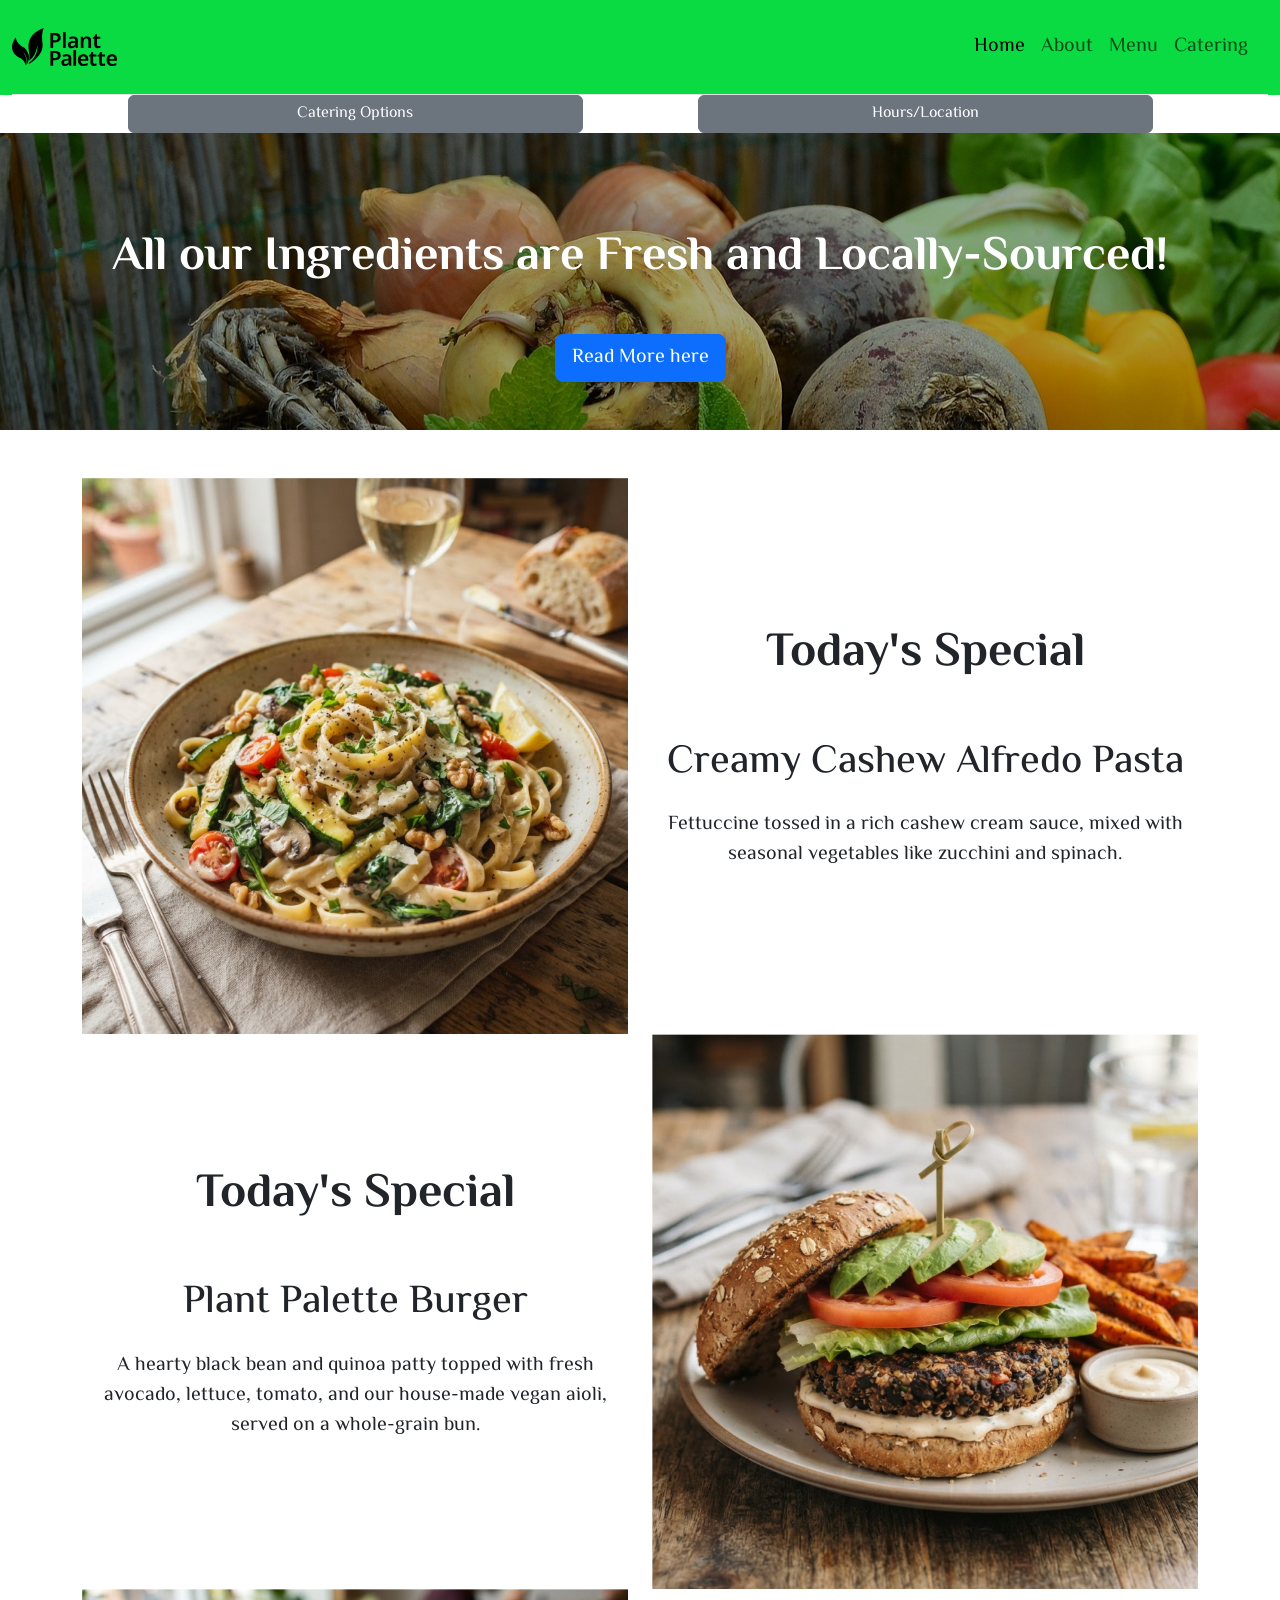
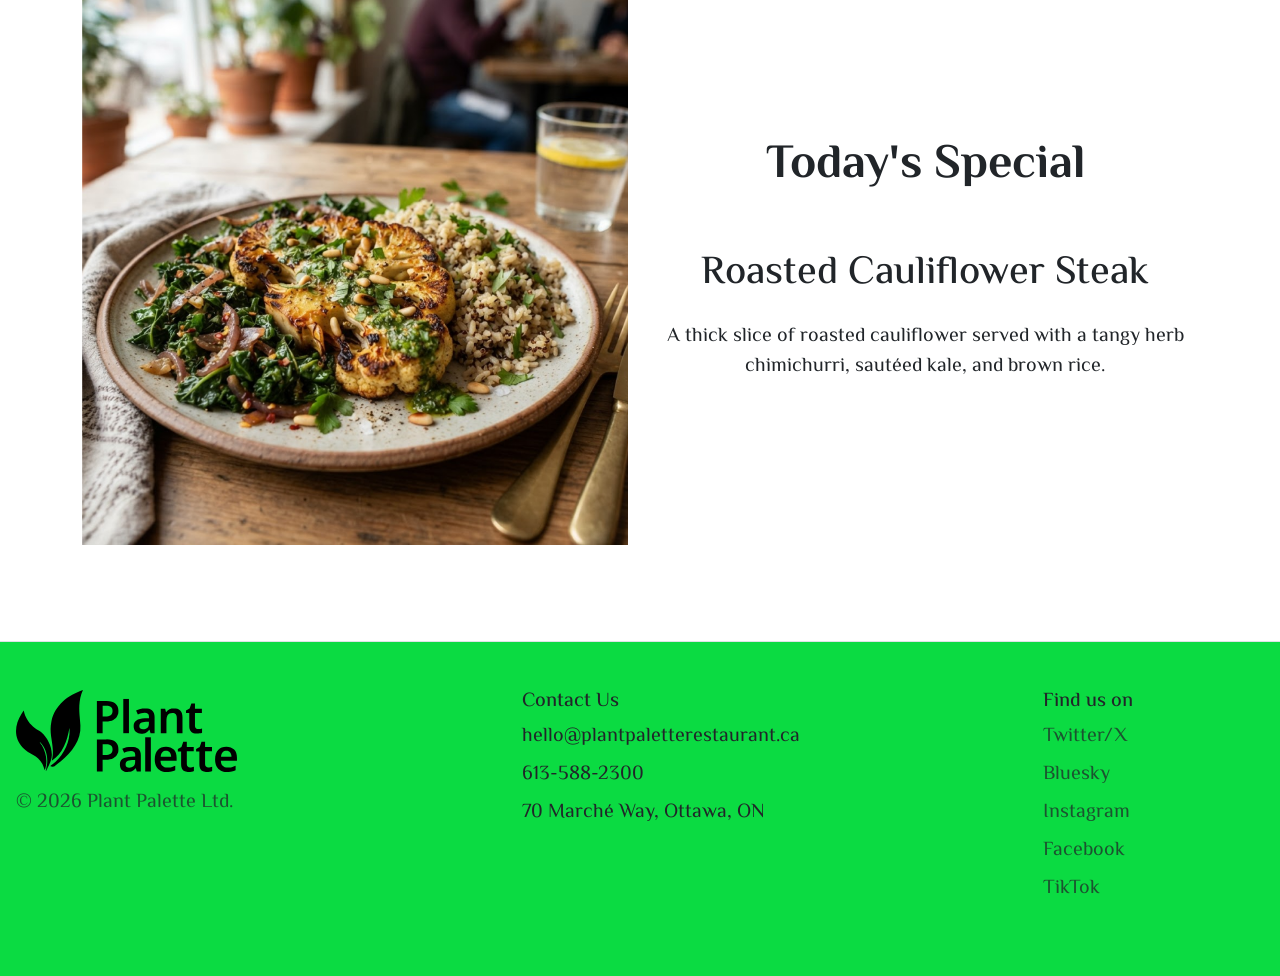
==== commit b5ec1eca: "Various changes" ====
--- a/index.html
+++ b/index.html
@@ -15,8 +15,8 @@
 </head>
 
 <body>
-    <div class="container-fluid">
-        <header class="d-flex flex-wrap justify-content-center py-3 mb-4 border-bottom bg-primary">
+    <div class="container-fluid bg-primary">
+        <header class="d-flex flex-wrap justify-content-center py-3 border-bottom">
             <a href="index.html"
                 class="d-flex align-items-center mb-3 mb-md-0 me-md-auto link-body-emphasis text-decoration-none col-sm-3 col-md-2 col-lg-1">
                 <img src="images/logo-plant-palette.svg" alt="Plant Palette">
@@ -47,9 +47,15 @@
         </section>
 
         <section id="hours-catering">
-            <div class="container d-flex flex-row">
-                <div class="">
-                    <button class="btn btn-secondary">a</button>
+            <div class="container">
+                <div class="row">
+                    <div class="col-6 d-flex justify-content-center">
+                        <a href="" class="btn btn-secondary col-10">Catering Options</a>
+                    </div>
+
+                    <div class="col-6 d-flex justify-content-center">
+                        <a href="" class="btn btn-secondary col-10">Hours/Location</a>
+                    </div>
                 </div>
             </div>
         </section>
@@ -57,10 +63,8 @@
         <section id="ingredients-banner" class="py-5 text-white">
             <div class="container">
                 <h1 class="my-5 text-center">All our Ingredients are Fresh and Locally-Sourced!</h1>
-                <div class="">
-                    <a href="about.html#sourcing" class="justify-content-center">
-                        <button class="btn btn-primary btn-lg display-3" type="button">Read More here</button>
-                    </a>
+                <div class="d-flex justify-content-center">
+                    <a href="about.html#sourcing" class="btn btn-primary btn-lg display-3">Read More here</a>
                 </div>
             </div>
         </section>
@@ -133,7 +137,7 @@
         </section>
     </main>
 
-    <footer class="row row-cols-1 row-cols-sm-2 row-cols-md-5 py-5 my-5 border-top">
+    <footer class="row row-cols-1 row-cols-sm-2 row-cols-md-5 py-5 mt-5 border-top bg-primary">
         <div class="col mb-3">
             <a href="index.html"
                 class="d-flex align-items-center ms-3 mb-3 me-auto link-body-emphasis text-decoration-none">
@@ -171,7 +175,6 @@
     <script src="https://cdn.jsdelivr.net/npm/bootstrap@5.3.8/dist/js/bootstrap.bundle.min.js"
         integrity="sha384-FKyoEForCGlyvwx9Hj09JcYn3nv7wiPVlz7YYwJrWVcXK/BmnVDxM+D2scQbITxI" crossorigin="anonymous">
         </script>
-
 </body>
 
 </html>
--- a/css/main.css
+++ b/css/main.css
@@ -1,6 +1,6 @@
 :root {
     --bs-primary: #0BDB42;
-    --bs-primary-rgb: rgb(11, 219, 66);
+    --bs-primary-rgb: 11, 219, 66;
 }
 
 #ingredients-banner{
@@ -17,6 +17,20 @@
     url('../images/pexels-outdoor-dining-1846137_1920.jpg');
 
     background-position: 0% 50%;
+}
+
+.btn-secondary {
+    --bs-btn-color: #fff;
+    --bs-btn-bg: #6c757d;
+    --bs-btn-border-color: #6c757d;
+    --bs-btn-hover-color: #fff;
+    --bs-btn-hover-bg: #5c636a;
+    --bs-btn-hover-border-color: #565e64;
+    --bs-btn-focus-shadow-rgb: 130, 138, 145;
+    --bs-btn-active-color: #fff;
+    --bs-btn-active-bg: #565e64;
+    --bs-btn-active-border-color: #51585e;
+    --bs-btn-active-shadow: inset 0 3px 5px rgba(0, 0, 0, 0.125);
 }
 
 h1, .h1{
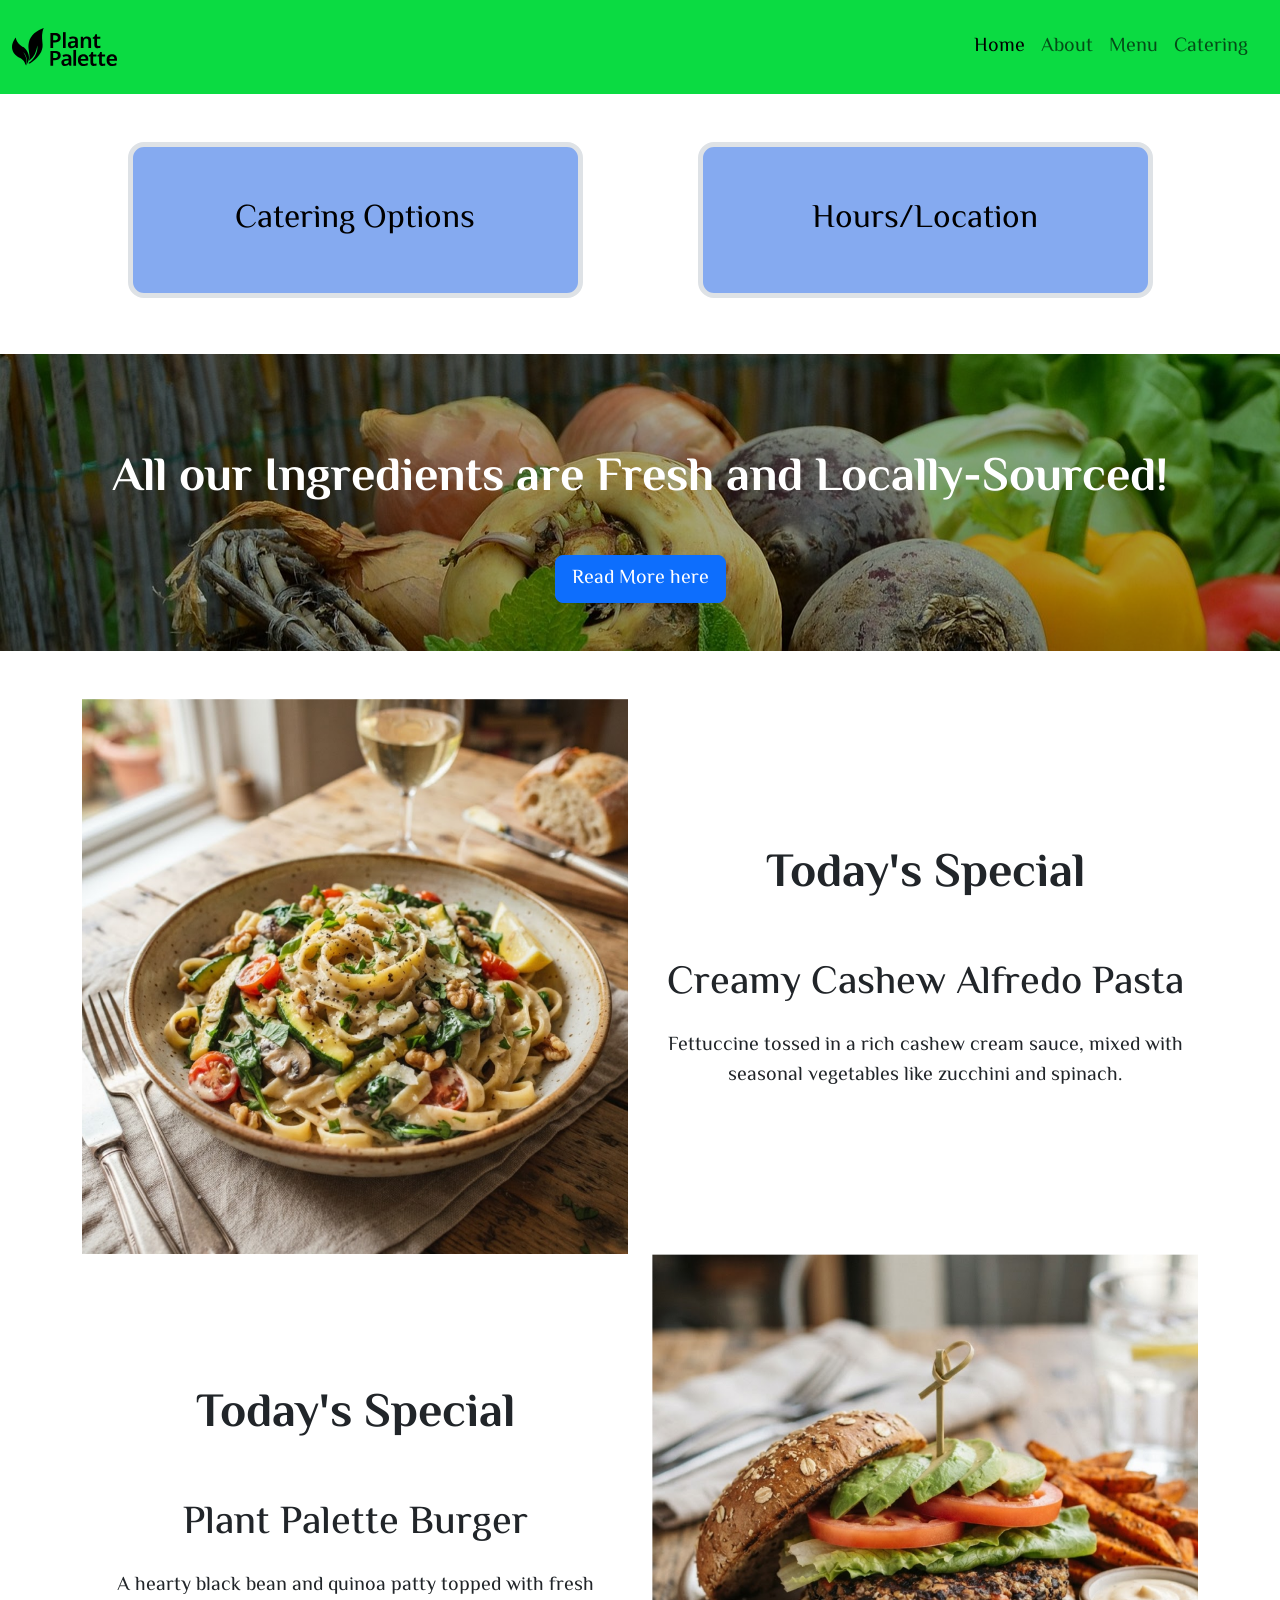
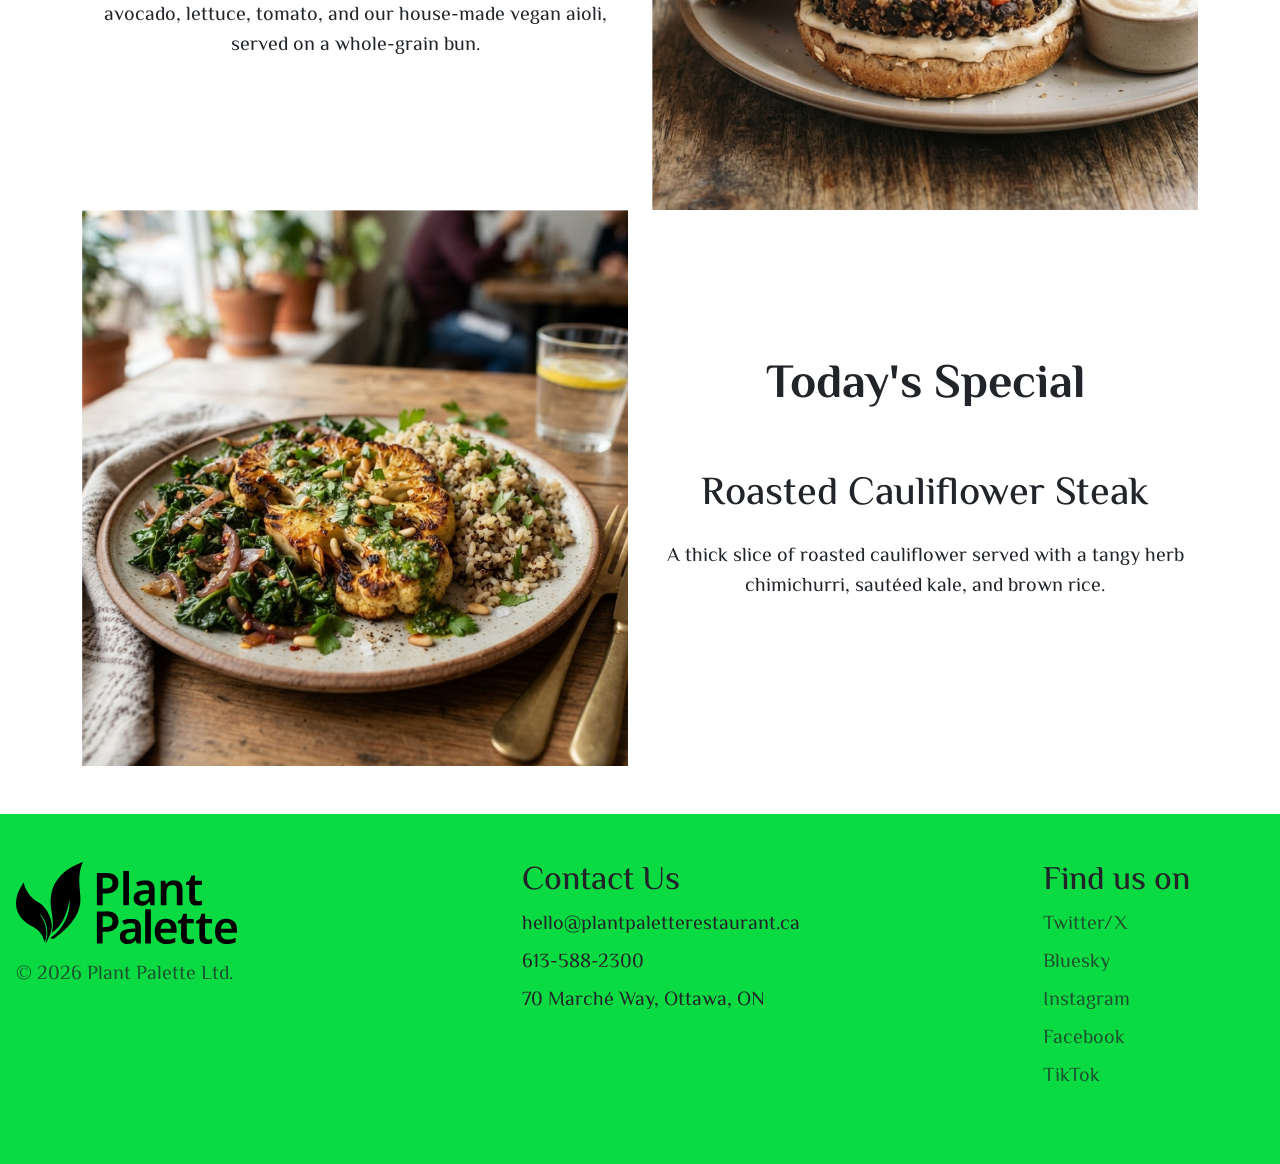
==== commit ebaf7762: "I think I quit" ====
--- a/index.html
+++ b/index.html
@@ -12,11 +12,12 @@
     <link href="https://cdn.jsdelivr.net/npm/bootstrap@5.3.8/dist/css/bootstrap.min.css" rel="stylesheet"
         integrity="sha384-sRIl4kxILFvY47J16cr9ZwB07vP4J8+LH7qKQnuqkuIAvNWLzeN8tE5YBujZqJLB" crossorigin="anonymous">
     <link rel="stylesheet" href="css/main.css">
+    <link rel="icon" href="images/acdSQG.png">
 </head>
 
 <body>
     <div class="container-fluid bg-primary">
-        <header class="d-flex flex-wrap justify-content-center py-3 border-bottom">
+        <header class="d-flex flex-wrap justify-content-center py-3">
             <a href="index.html"
                 class="d-flex align-items-center mb-3 mb-md-0 me-md-auto link-body-emphasis text-decoration-none col-sm-3 col-md-2 col-lg-1">
                 <img src="images/logo-plant-palette.svg" alt="Plant Palette">
@@ -42,25 +43,25 @@
     </div>
 
     <main>
-        <section id="carousel">
+        <section id="carousel" class="mb-5">
 
         </section>
 
-        <section id="hours-catering">
+        <section id="hours-catering" class="mb-5">
             <div class="container">
                 <div class="row">
                     <div class="col-6 d-flex justify-content-center">
-                        <a href="" class="btn btn-secondary col-10">Catering Options</a>
+                        <a href="" class="btn btn-secondary border border-5 rounded-4 col-10 text-black h3 p-5">Catering Options</a>
                     </div>
 
                     <div class="col-6 d-flex justify-content-center">
-                        <a href="" class="btn btn-secondary col-10">Hours/Location</a>
+                        <a href="" class="btn btn-secondary border border-5 rounded-4 col-10 text-black h3 p-5">Hours/Location</a>
                     </div>
                 </div>
             </div>
         </section>
 
-        <section id="ingredients-banner" class="py-5 text-white">
+        <section id="ingredients-banner" class="py-5 text-white mb-5">
             <div class="container">
                 <h1 class="my-5 text-center">All our Ingredients are Fresh and Locally-Sourced!</h1>
                 <div class="d-flex justify-content-center">
@@ -69,11 +70,11 @@
             </div>
         </section>
 
-        <section id="specials" class="py-5 text-center">
+        <section id="specials" class="text-center mb-5">
             <div class="container">
                 <div class="row flex-row gx-4 align-items-center">
                     <div class="col">
-                        <img src="images/Screenshot 2026-08-07 113634.png" alt="">
+                        <img src="images/ai-slop-1.png" alt="">
                     </div>
 
                     <div class="col">
@@ -94,7 +95,7 @@
 
                 <div class="row flex-row-reverse gx-4 align-items-center">
                     <div class="col">
-                        <img src="images/Screenshot 2026-08-07 113843.png" alt="">
+                        <img src="images/ai-slop-2.png" alt="">
                     </div>
 
                     <div class="col">
@@ -115,7 +116,7 @@
 
                 <div class="row flex-row gx-4 align-items-center">
                     <div class="col">
-                        <img src="images/Screenshot 2026-08-07 113952.png" alt="">
+                        <img src="images/ai-slop-3.png" alt="">
                     </div>
 
                     <div class="col">
@@ -137,7 +138,7 @@
         </section>
     </main>
 
-    <footer class="row row-cols-1 row-cols-sm-2 row-cols-md-5 py-5 mt-5 border-top bg-primary">
+    <footer class="row row-cols-1 row-cols-sm-2 row-cols-md-5 py-5 bg-primary">
         <div class="col mb-3">
             <a href="index.html"
                 class="d-flex align-items-center ms-3 mb-3 me-auto link-body-emphasis text-decoration-none">
@@ -147,16 +148,16 @@
         </div>
         <div class="col mb-3"></div>
         <div class="col mb-3">
-            <h5>Contact Us</h5>
+            <h3>Contact Us</h3>
             <ul class="nav flex-column">
                 <li class="mb-2">hello@plantpaletterestaurant.ca</li>
                 <li class="mb-2">613-588-2300</li>
-                <li class="mb-2">70 Marché Way, Ottawa, ON</li>
+                <li class="mb-2">70 Marché Way, Ottawa, ON</li>
             </ul>
         </div>
         <div class="col mb-3"></div>
         <div class="col mb-3">
-            <h5>Find us on</h5>
+            <h3>Find us on</h3>
             <ul class="nav flex-column">
                 <li class="nav-item mb-2"><a href="https://x.com" class="nav-link p-0 text-body-secondary">Twitter/X</a>
                 </li>
--- a/css/main.css
+++ b/css/main.css
@@ -19,18 +19,22 @@
     background-position: 0% 50%;
 }
 
+.btn-primary {
+    --bs-btn-bg: #0d6efd;
+    --bs-btn-border-color: #0d6efd;
+    --bs-btn-hover-bg: #0b5ed7;
+    --bs-btn-hover-border-color: #0a58ca;
+    --bs-btn-active-bg: #0a58ca;
+    --bs-btn-active-border-color: #0a53be;
+}
+
 .btn-secondary {
-    --bs-btn-color: #fff;
-    --bs-btn-bg: #6c757d;
-    --bs-btn-border-color: #6c757d;
-    --bs-btn-hover-color: #fff;
-    --bs-btn-hover-bg: #5c636a;
-    --bs-btn-hover-border-color: #565e64;
-    --bs-btn-focus-shadow-rgb: 130, 138, 145;
-    --bs-btn-active-color: #fff;
-    --bs-btn-active-bg: #565e64;
-    --bs-btn-active-border-color: #51585e;
-    --bs-btn-active-shadow: inset 0 3px 5px rgba(0, 0, 0, 0.125);
+    --bs-btn-bg: #85AAF0;
+    --bs-btn-border-color: #ACC4F2;
+    --bs-btn-hover-bg: #6380b4;
+    --bs-btn-hover-border-color: #8ea5ce;
+    --bs-btn-active-bg: #4c628a;
+    --bs-btn-active-border-color: #607599;
 }
 
 h1, .h1{
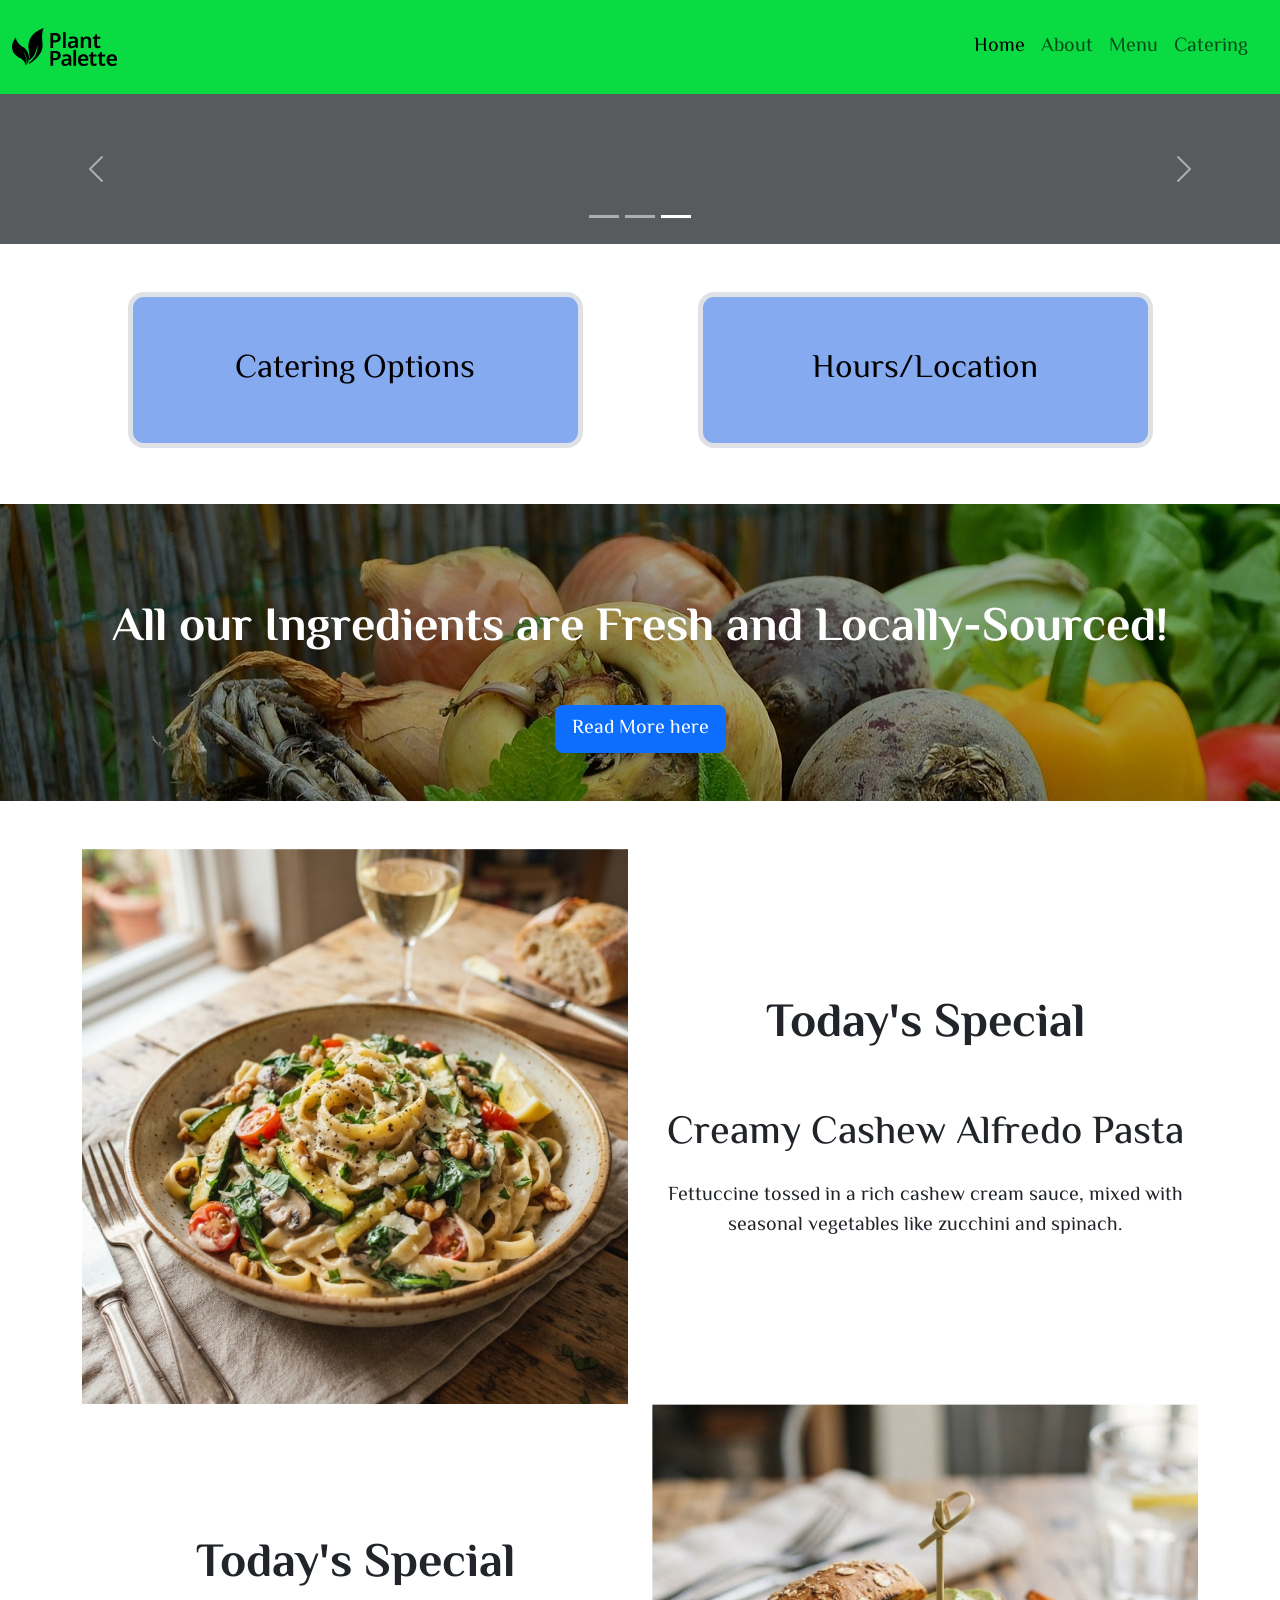
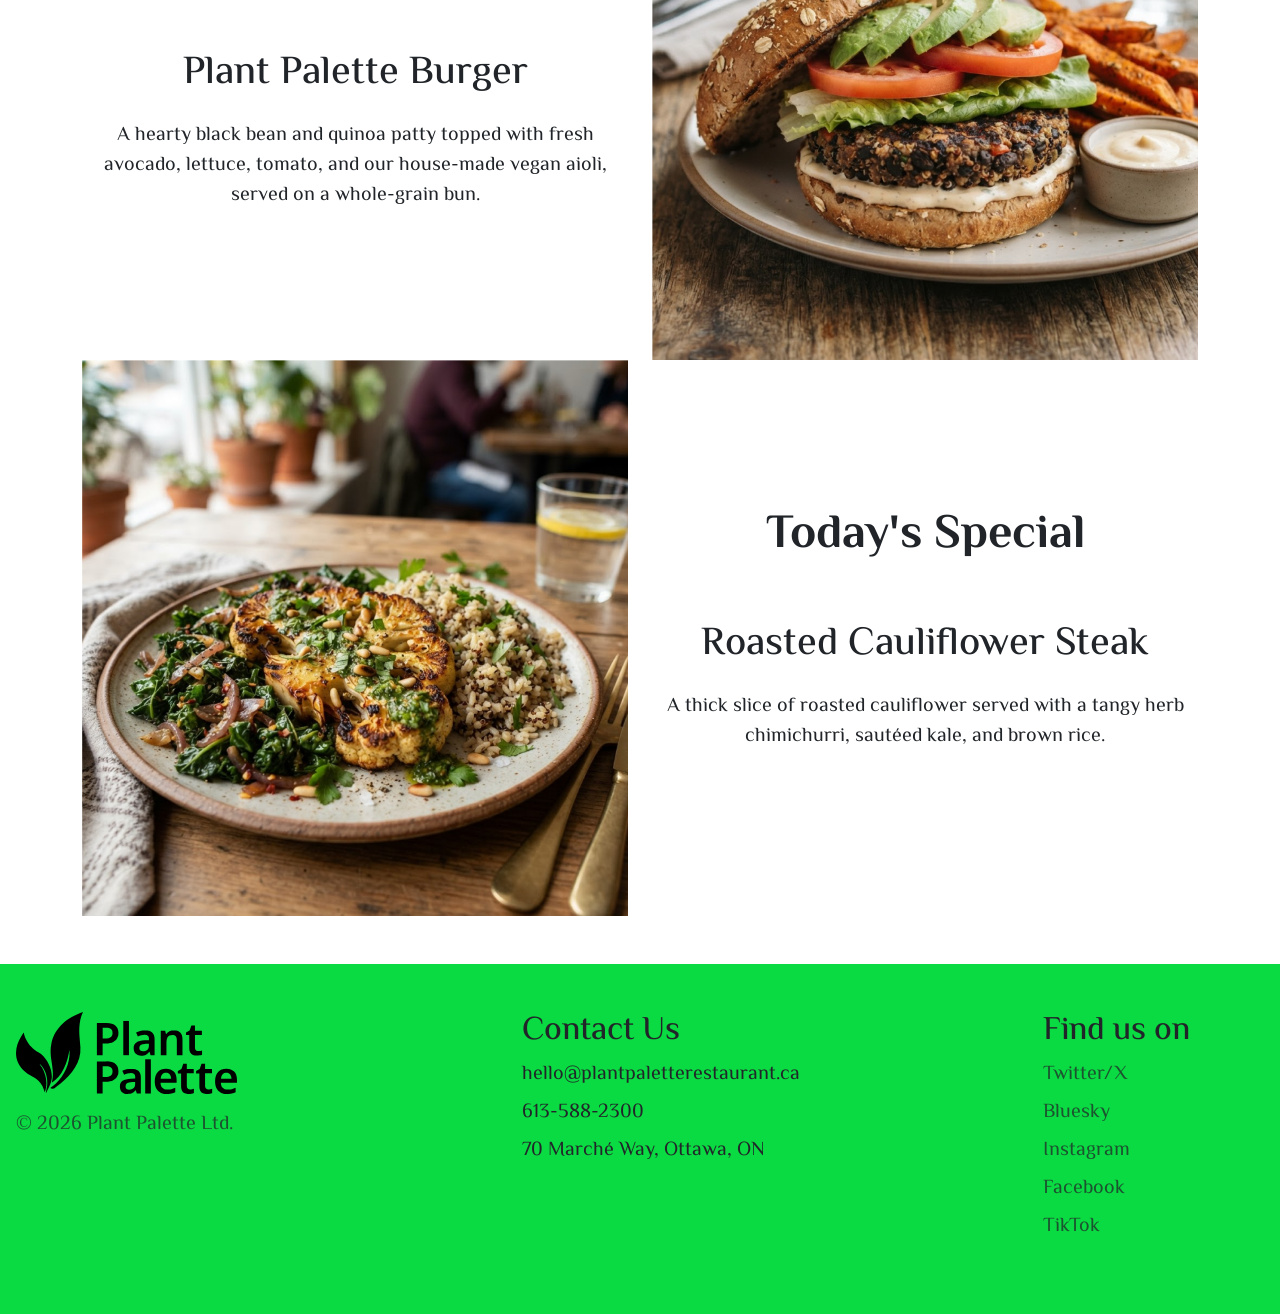
==== commit c1446252: "Oops" ====
--- a/index.html
+++ b/index.html
@@ -44,18 +44,76 @@
 
     <main>
         <section id="carousel" class="mb-5">
-
+            <div id="myCarousel" class="carousel slide mb-6" data-bs-ride="carousel">
+                <div class="carousel-indicators">
+                    <button type="button" data-bs-target="#myCarousel" data-bs-slide-to="0" class=""
+                        aria-label="Slide 1">
+                    </button>
+
+                    <button type="button" data-bs-target="#myCarousel" data-bs-slide-to="1" aria-label="Slide 2"
+                        class="">
+                    </button>
+
+                    <button type="button" data-bs-target="#myCarousel" data-bs-slide-to="2" aria-label="Slide 3"
+                        class="active" aria-current="true">
+                    </button>
+                </div>
+
+                <div class="carousel-inner">
+                    <div class="carousel-item"> <svg aria-hidden="true" class="bd-placeholder-img " height="100%"
+                            preserveAspectRatio="xMidYMid slice" width="100%">
+                            <rect width="100%" height="100%" fill="var(--bs-secondary-color)"></rect>
+                        </svg>
+                        <div class="container">
+                            <div class="carousel-caption text-start">
+
+                            </div>
+                        </div>
+                    </div>
+                    <div class="carousel-item"> <svg aria-hidden="true" class="bd-placeholder-img " height="100%"
+                            preserveAspectRatio="xMidYMid slice" width="100%">
+                            <rect width="100%" height="100%" fill="var(--bs-secondary-color)"></rect>
+                        </svg>
+                        <div class="container">
+                            <div class="carousel-caption">
+
+                            </div>
+                        </div>
+                    </div>
+                    <div class="carousel-item active"> <svg aria-hidden="true" class="bd-placeholder-img " height="100%"
+                            preserveAspectRatio="xMidYMid slice" width="100%">
+                            <rect width="100%" height="100%" fill="var(--bs-secondary-color)"></rect>
+                        </svg>
+                        <div class="container">
+                            <div class="carousel-caption text-end">
+
+                            </div>
+                        </div>
+                    </div>
+                </div>
+                <button class="carousel-control-prev" type="button" data-bs-target="#myCarousel" data-bs-slide="prev">
+                    <span class="carousel-control-prev-icon" aria-hidden="true"></span>
+                    <span class="visually-hidden">Previous</span>
+                </button>
+
+                <button class="carousel-control-next" type="button" data-bs-target="#myCarousel" data-bs-slide="next">
+                    <span class="carousel-control-next-icon" aria-hidden="true"></span>
+                    <span class="visually-hidden">Next</span>
+                </button>
+            </div>
         </section>
 
         <section id="hours-catering" class="mb-5">
             <div class="container">
                 <div class="row">
                     <div class="col-6 d-flex justify-content-center">
-                        <a href="" class="btn btn-secondary border border-5 rounded-4 col-10 text-black h3 p-5">Catering Options</a>
+                        <a href="" class="btn btn-secondary border border-5 rounded-4 col-10 text-black h3 p-5">Catering
+                            Options</a>
                     </div>
 
                     <div class="col-6 d-flex justify-content-center">
-                        <a href="" class="btn btn-secondary border border-5 rounded-4 col-10 text-black h3 p-5">Hours/Location</a>
+                        <a href=""
+                            class="btn btn-secondary border border-5 rounded-4 col-10 text-black h3 p-5">Hours/Location</a>
                     </div>
                 </div>
             </div>
